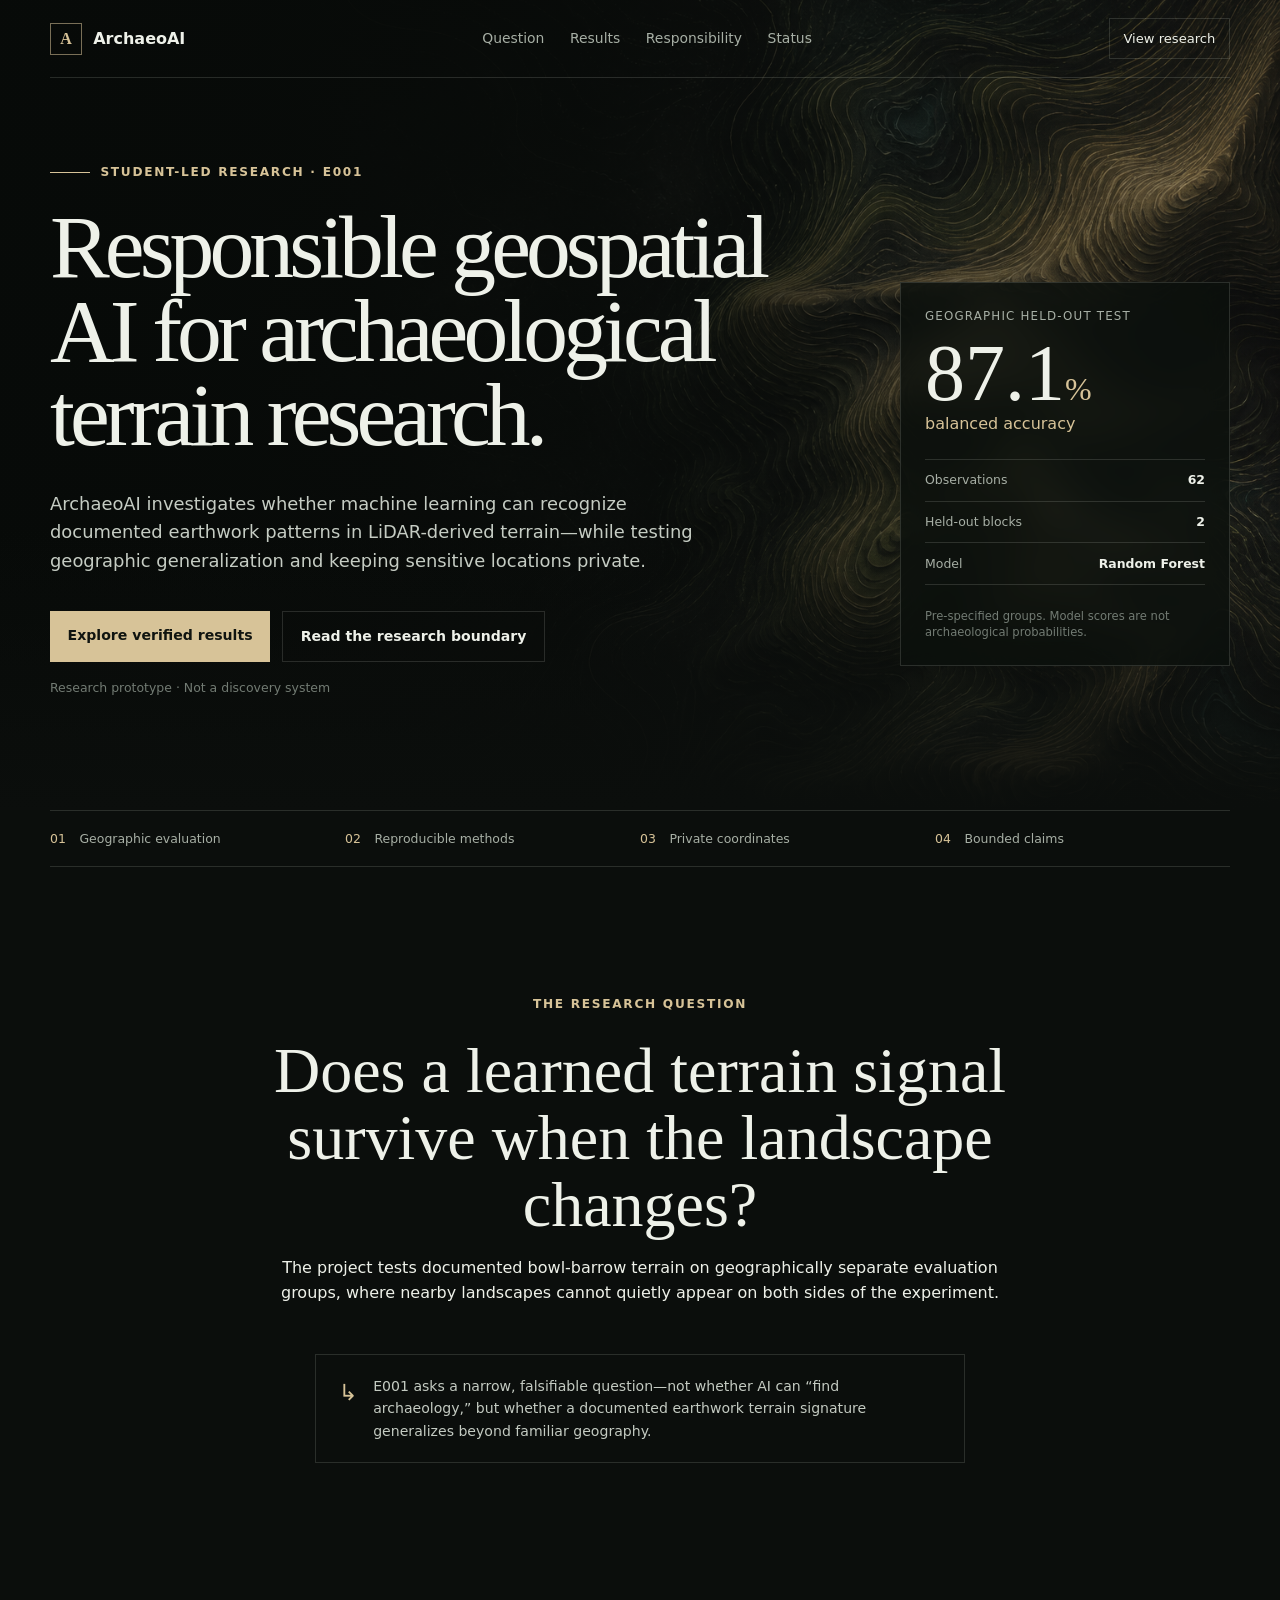
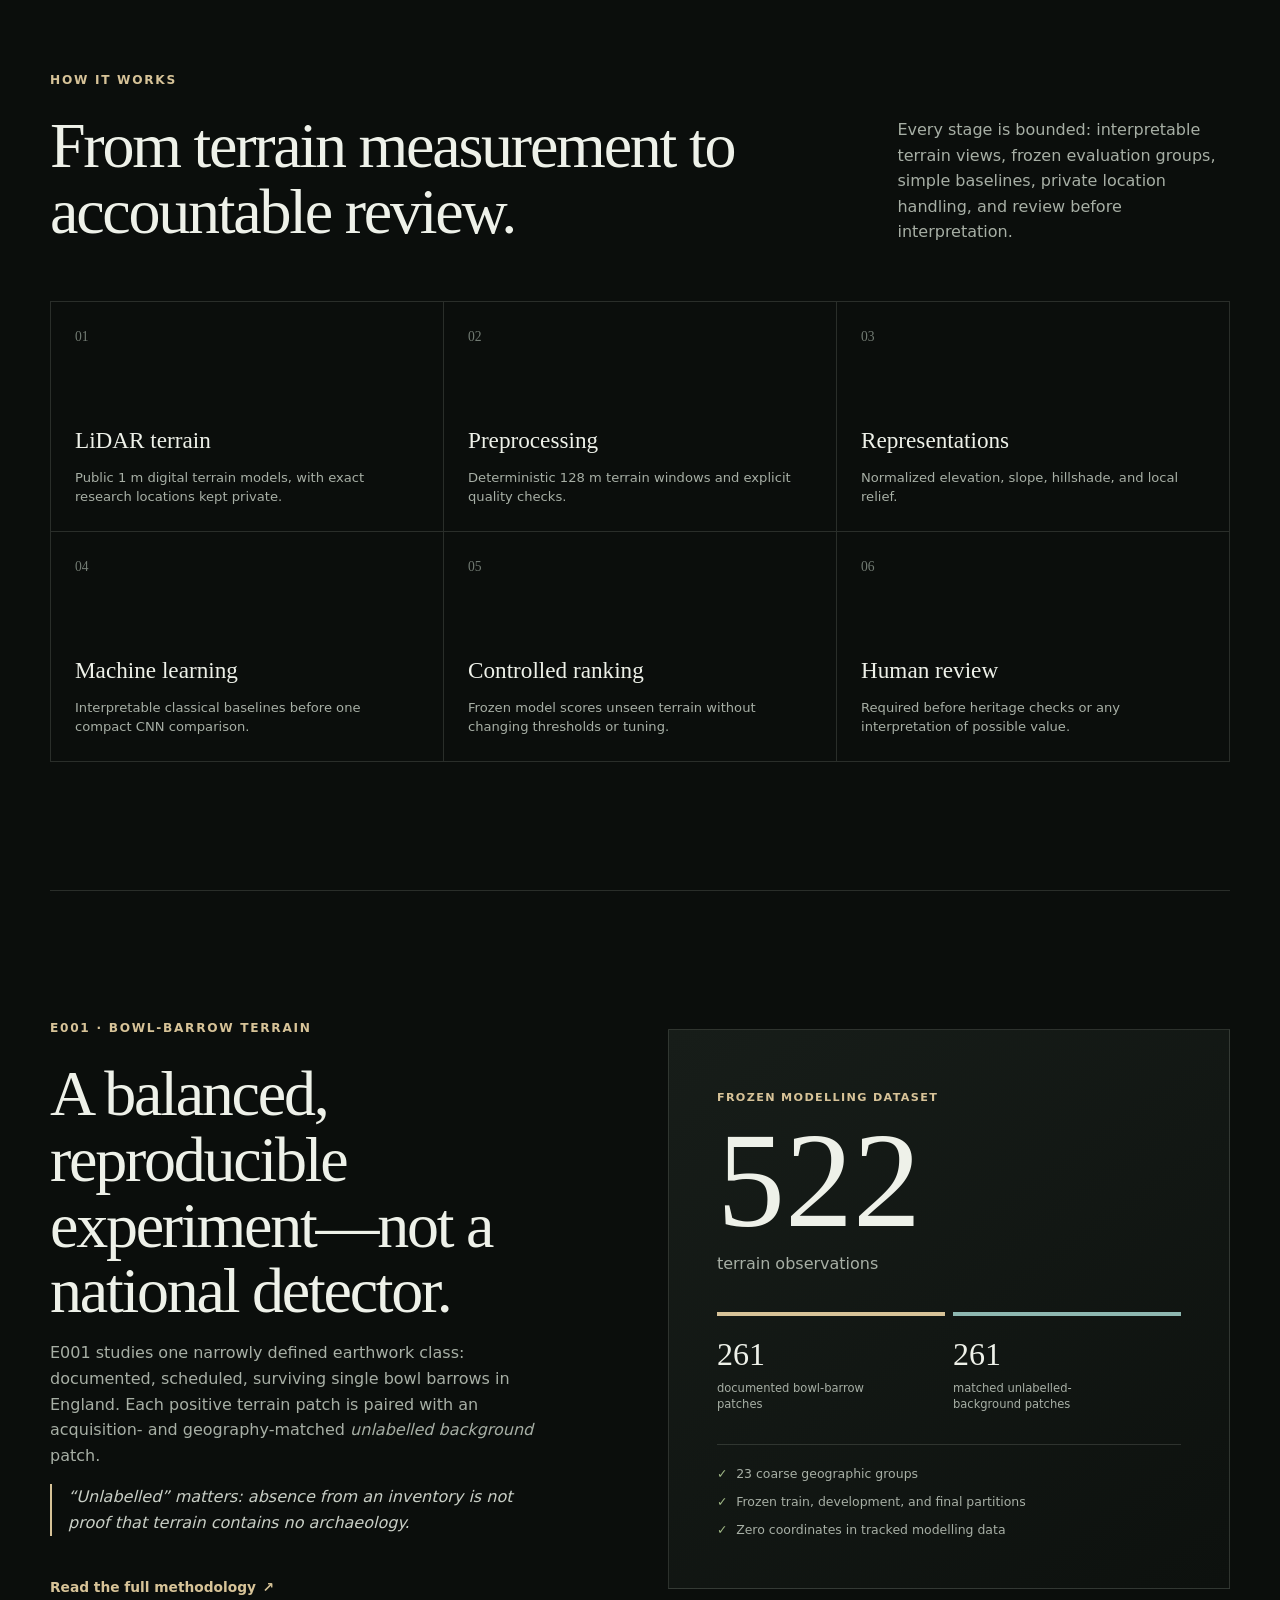
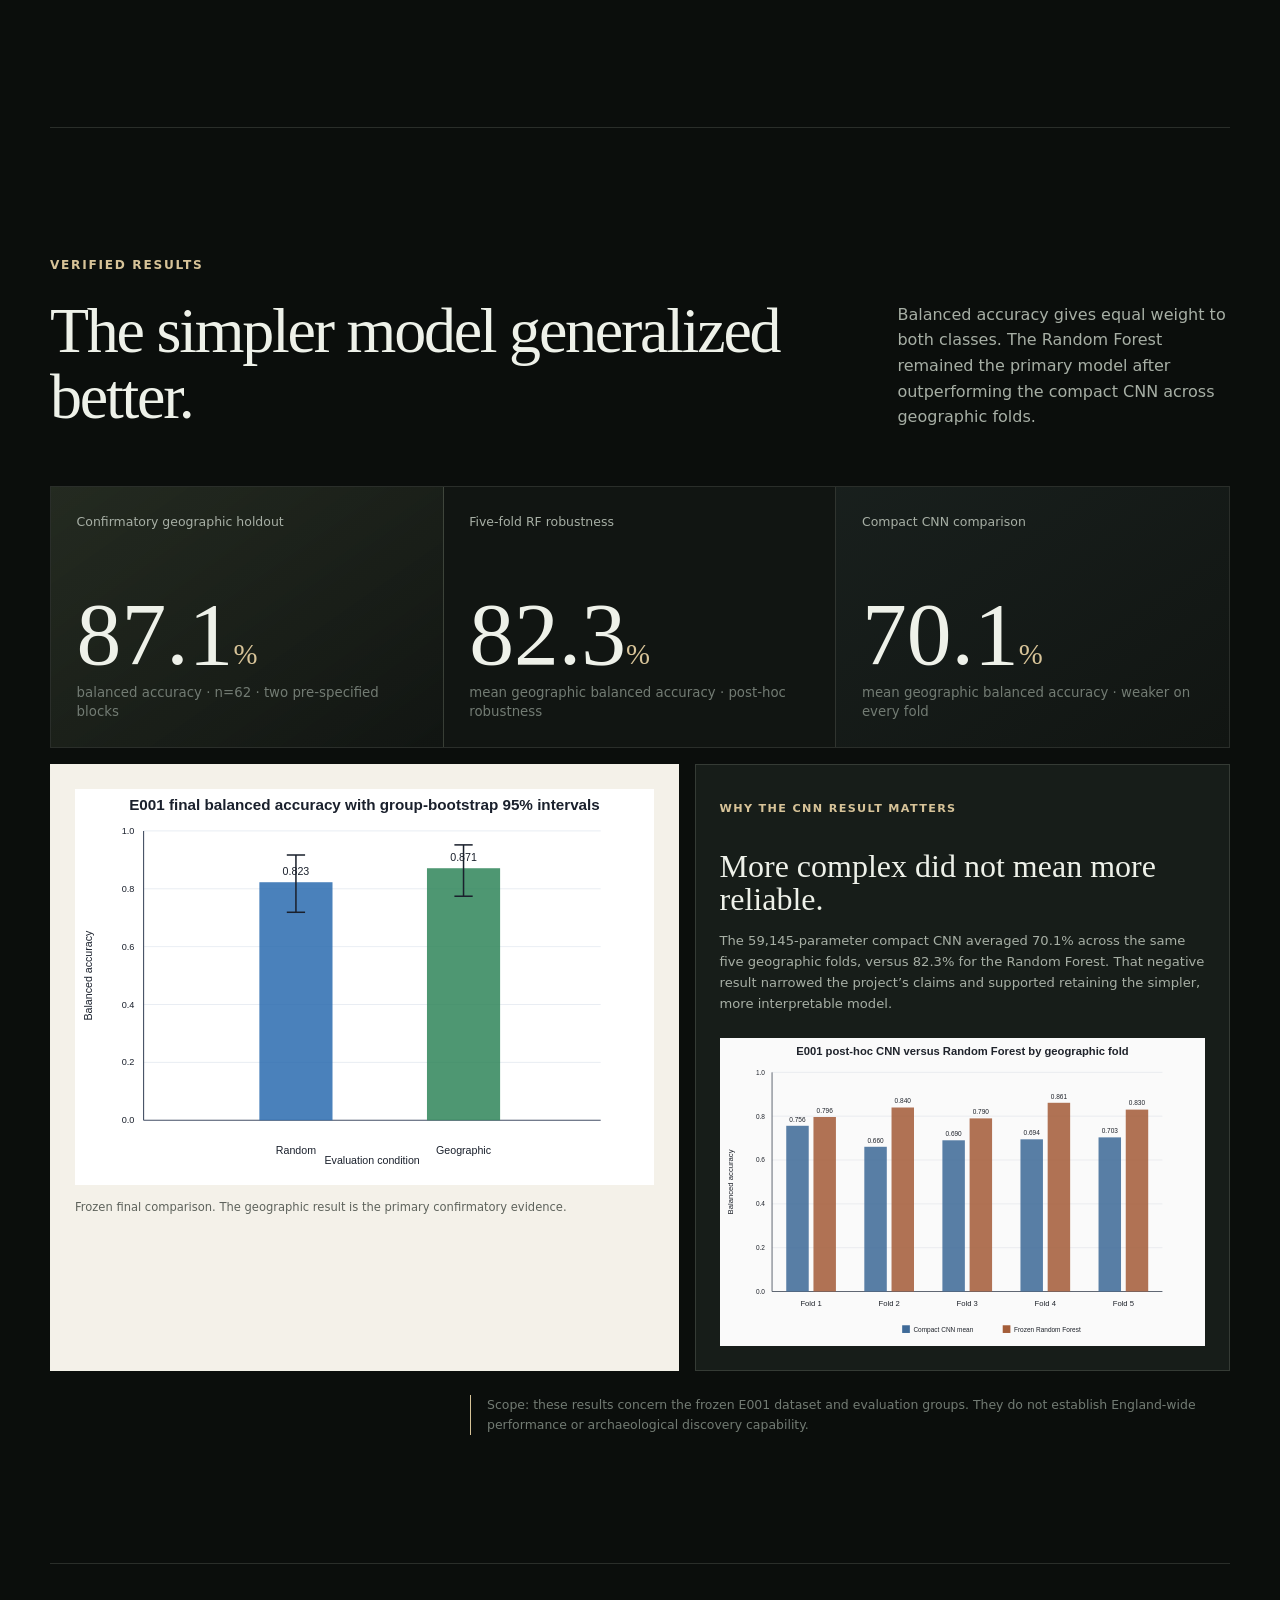
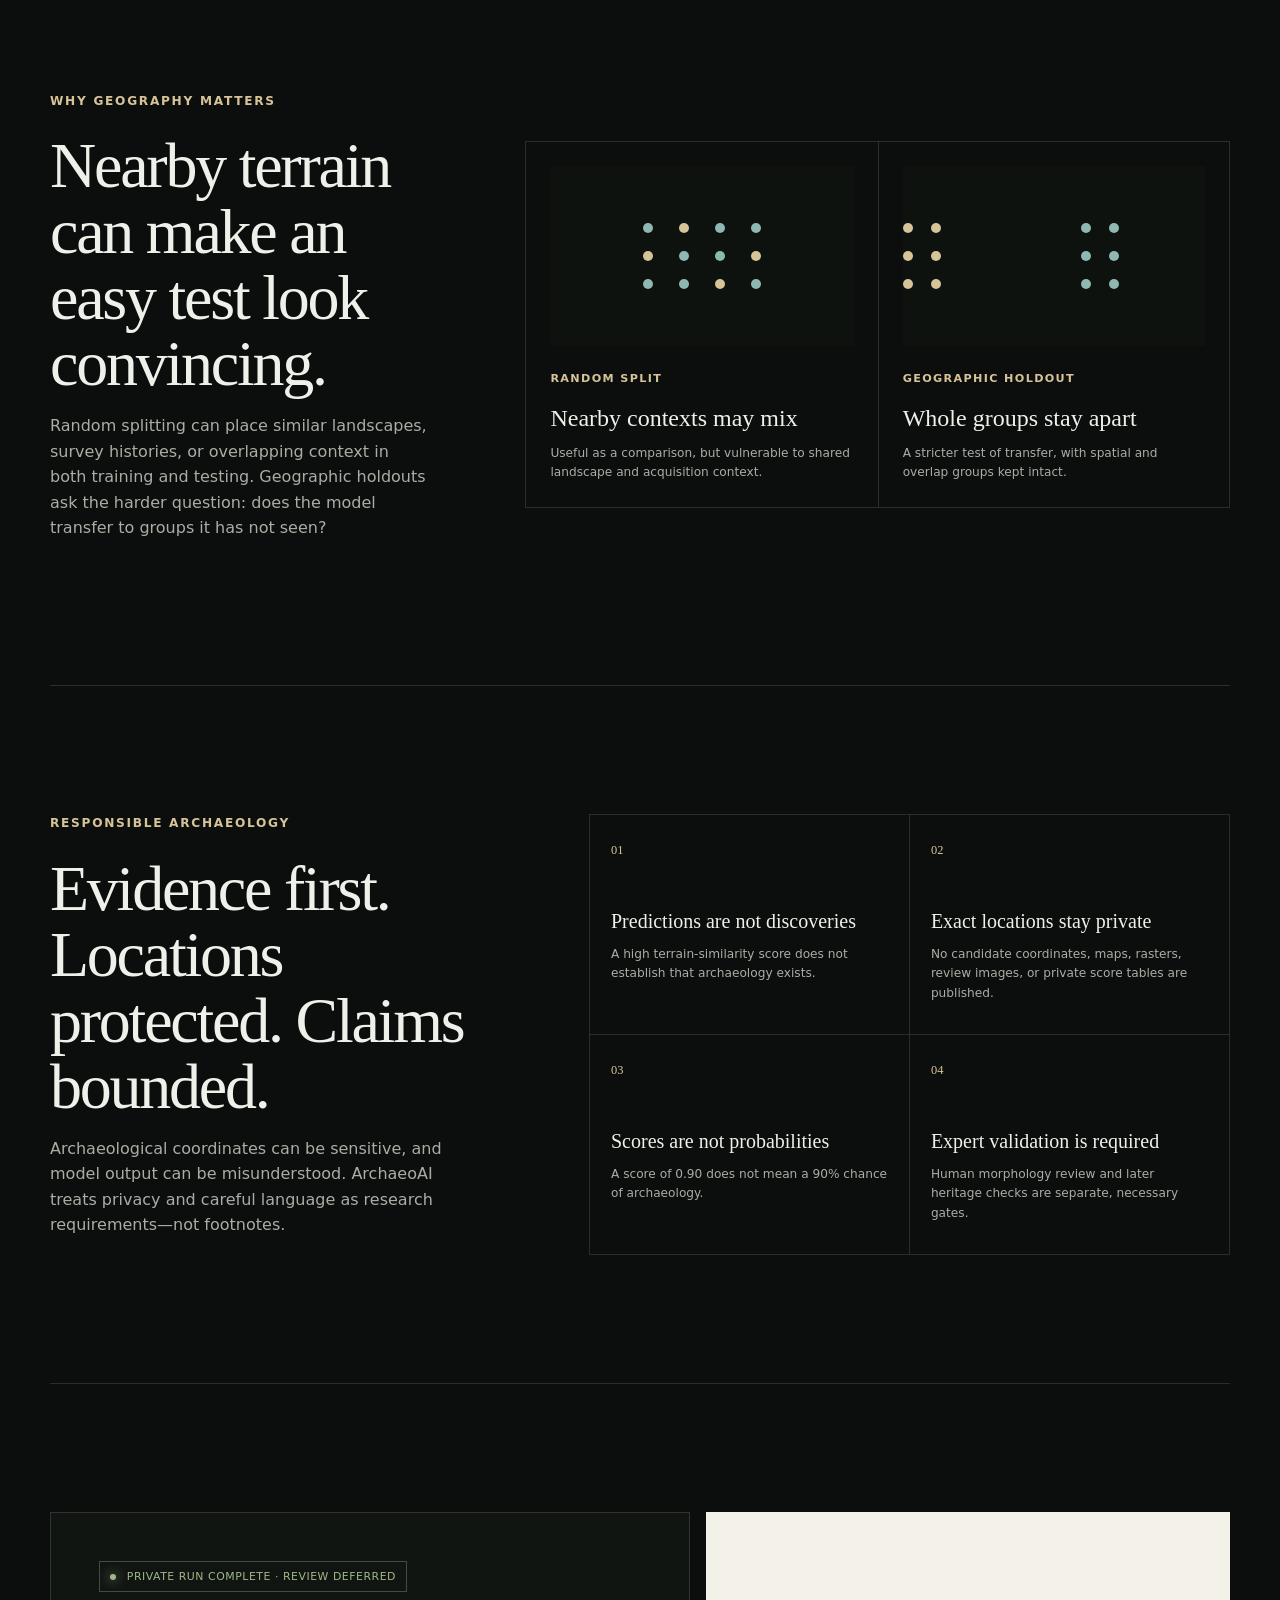
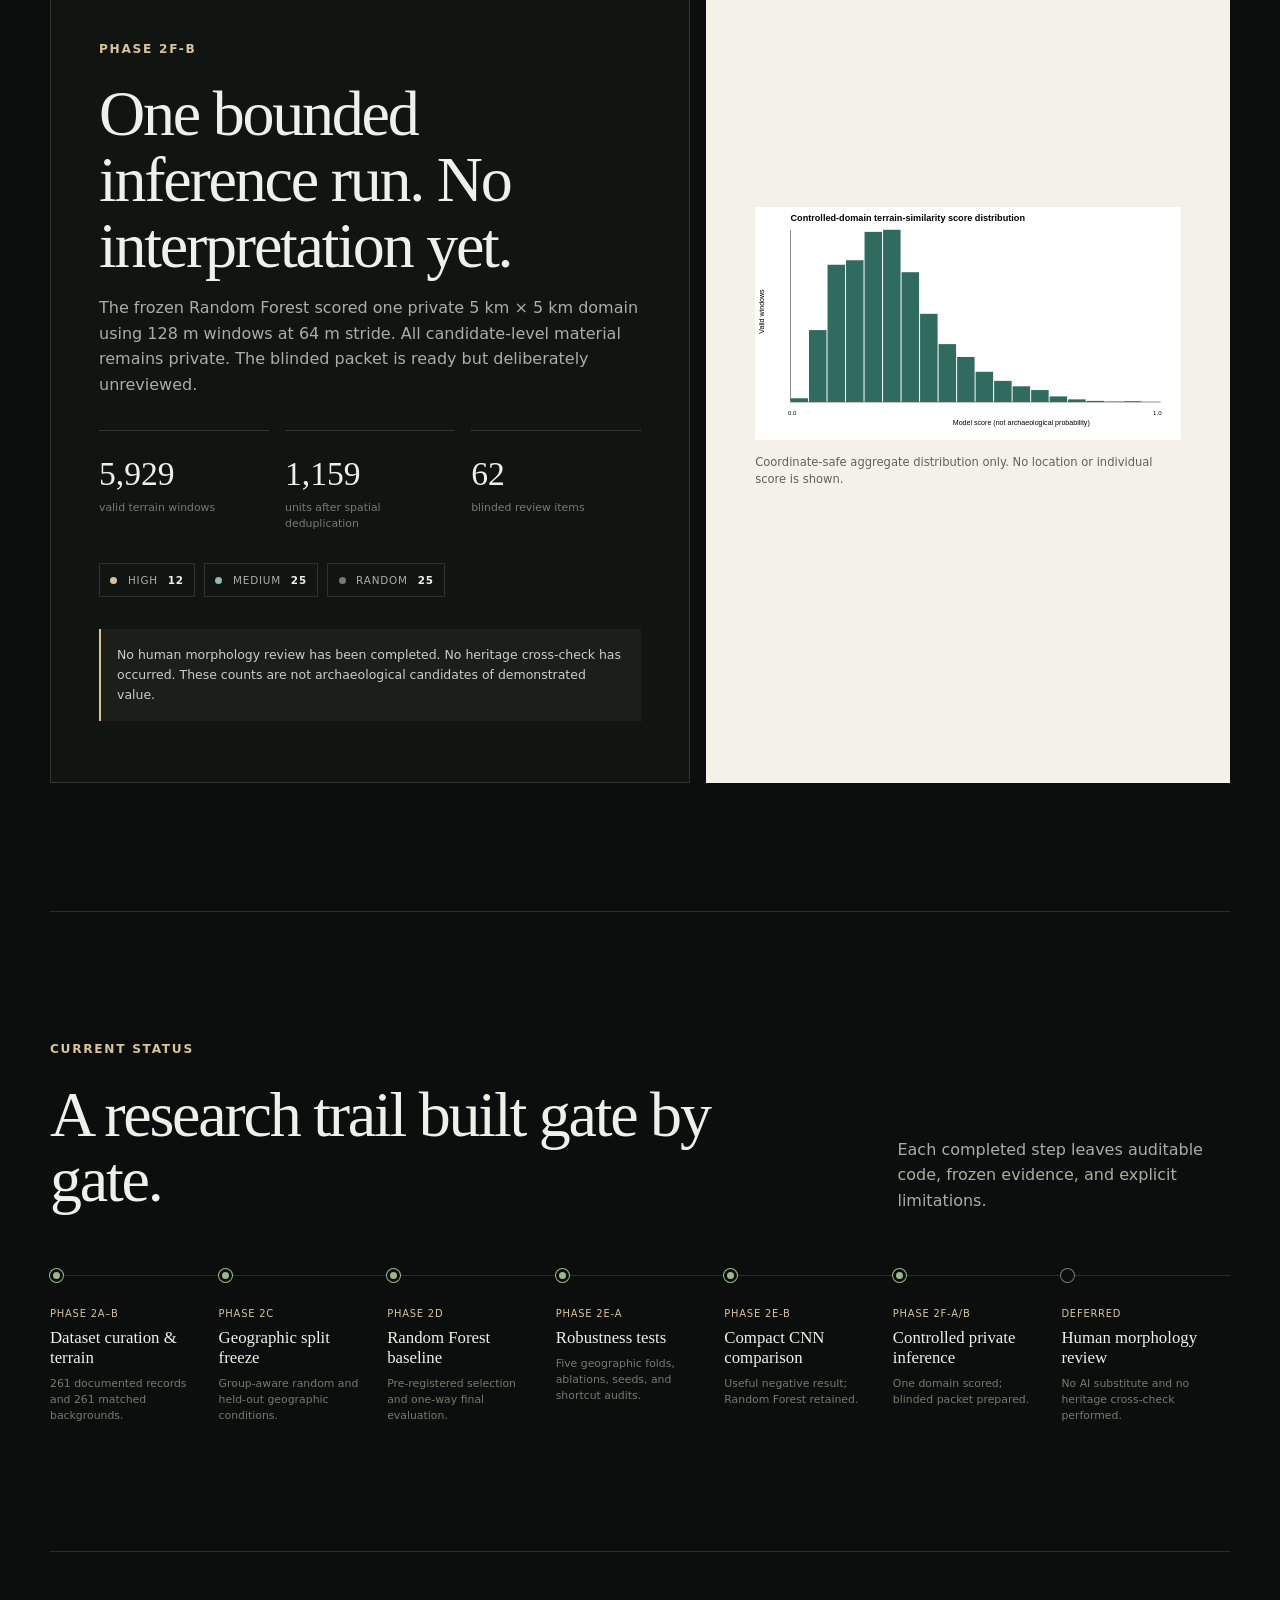
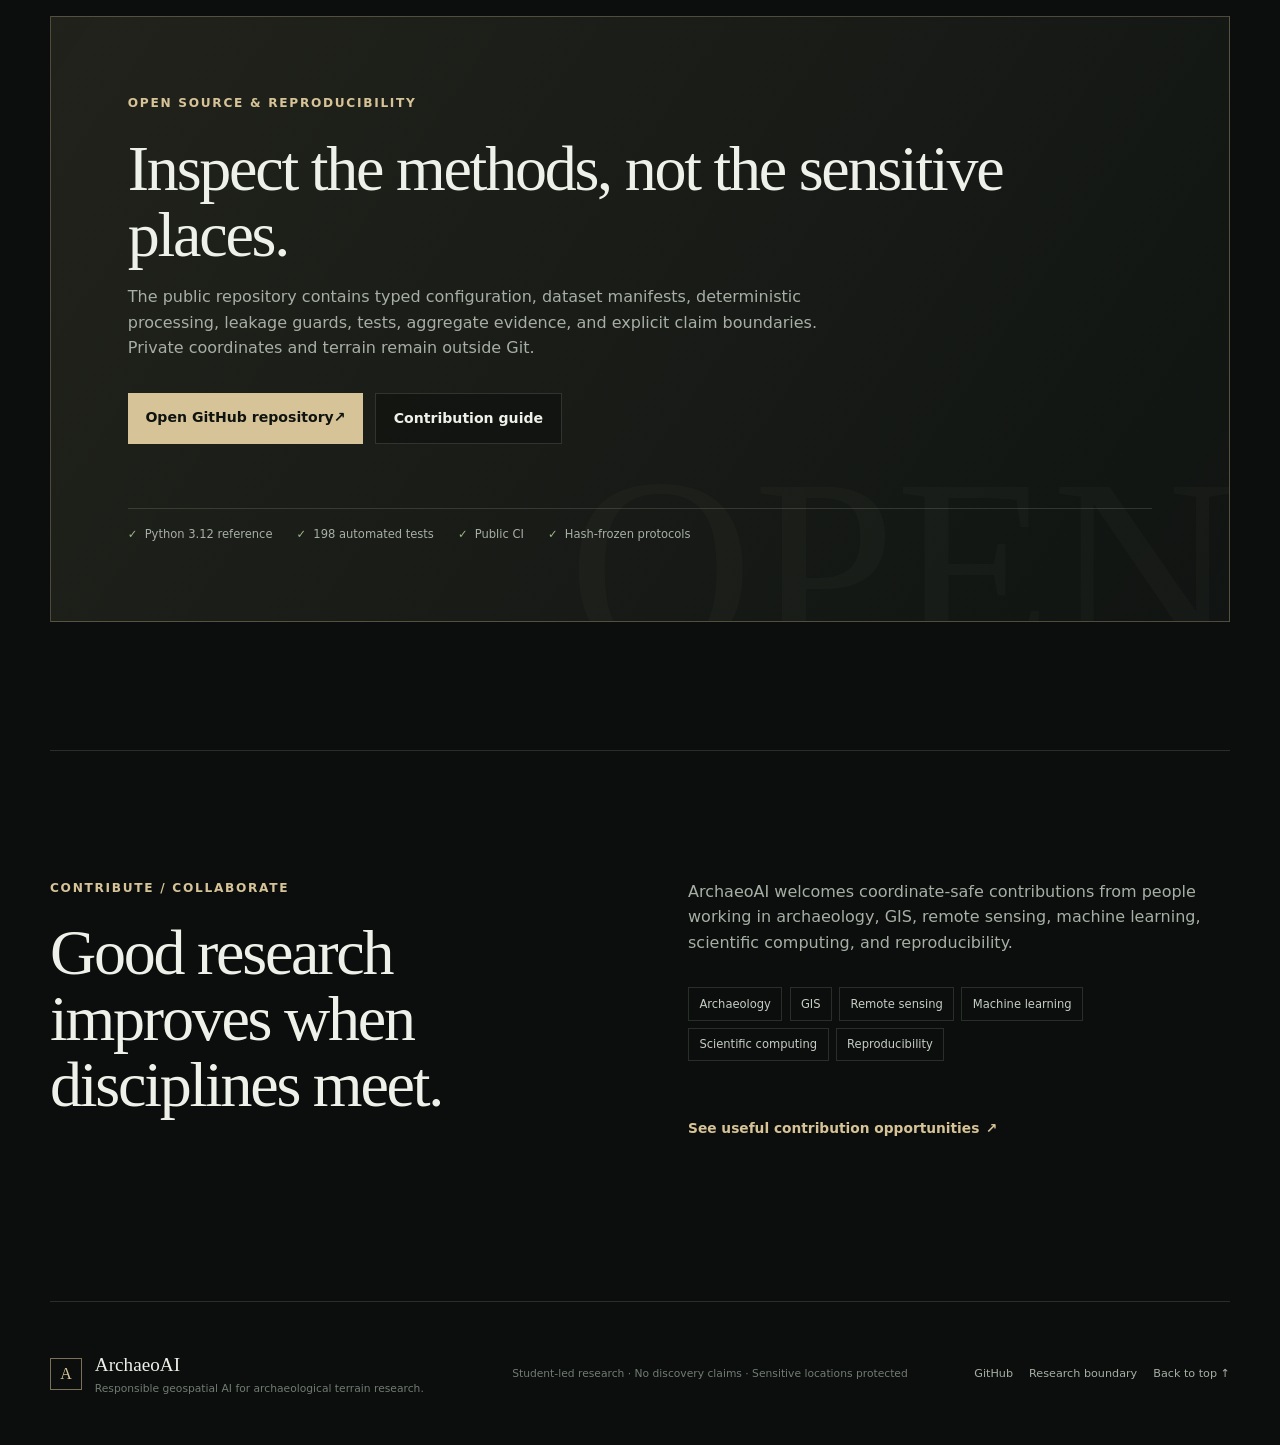
==== website/index.html @ c506158f "feat: add coordinate-safe public research demo" ====
<!doctype html>
<html lang="en">
  <head>
    <meta charset="UTF-8" />
    <meta name="viewport" content="width=device-width, initial-scale=1.0" />
    <title>ArchaeoAI — Responsible geospatial AI for archaeological terrain research</title>
    <meta
      name="description"
      content="Student-led research into archaeological machine learning, LiDAR terrain, geographic generalization, and responsible location privacy."
    />
    <meta
      name="keywords"
      content="archaeological machine learning, LiDAR archaeology, geospatial AI, remote sensing, terrain analysis, digital archaeology, reproducible machine learning"
    />
    <meta name="author" content="ArchaeoAI" />
    <meta name="theme-color" content="#111512" />
    <link rel="canonical" href="https://essius10.github.io/ArchaeoAI/" />
    <meta property="og:type" content="website" />
    <meta property="og:title" content="ArchaeoAI — Responsible geospatial AI" />
    <meta
      property="og:description"
      content="Can machine learning recognize documented archaeological earthwork terrain patterns while controlling geographic leakage and protecting sensitive locations?"
    />
    <meta
      property="og:image"
      content="https://essius10.github.io/ArchaeoAI/assets/terrain-contours.png"
    />
    <meta name="twitter:card" content="summary_large_image" />
    <meta name="twitter:title" content="ArchaeoAI — Responsible geospatial AI" />
    <meta
      name="twitter:description"
      content="A reproducible, privacy-conscious study of machine learning on LiDAR-derived archaeological terrain."
    />
    <meta
      name="twitter:image"
      content="https://essius10.github.io/ArchaeoAI/assets/terrain-contours.png"
    />
    <link rel="icon" href="assets/favicon.svg" type="image/svg+xml" />
    <link rel="stylesheet" href="styles.css" />
  </head>
  <body>
    <a class="skip-link" href="#main">Skip to content</a>
    <header class="site-header" data-header>
      <a class="brand" href="#top" aria-label="ArchaeoAI home">
        <span class="brand-mark" aria-hidden="true">A</span>
        <span>ArchaeoAI</span>
      </a>
      <nav class="desktop-nav" aria-label="Primary navigation">
        <a href="#question">Question</a>
        <a href="#results">Results</a>
        <a href="#responsibility">Responsibility</a>
        <a href="#status">Status</a>
      </nav>
      <a class="header-cta" href="https://github.com/essius10/ArchaeoAI">View research</a>
    </header>

    <main id="main">
      <section class="hero" id="top" aria-labelledby="hero-title">
        <img
          class="hero-texture"
          src="assets/terrain-contours.png"
          alt="Abstract synthetic topographic contour texture"
        />
        <div class="hero-shade" aria-hidden="true"></div>
        <div class="hero-content">
          <p class="eyebrow"><span></span> Student-led research · E001</p>
          <h1 id="hero-title">Responsible geospatial AI for archaeological terrain research.</h1>
          <p class="hero-lede">
            ArchaeoAI investigates whether machine learning can recognize documented earthwork
            patterns in LiDAR-derived terrain—while testing geographic generalization and keeping
            sensitive locations private.
          </p>
          <div class="hero-actions">
            <a class="button button-primary" href="#results">Explore verified results</a>
            <a class="button button-quiet" href="#responsibility">Read the research boundary</a>
          </div>
          <p class="hero-disclaimer">Research prototype · Not a discovery system</p>
        </div>
        <aside class="hero-result" aria-label="Primary verified result">
          <p class="metric-label">Geographic held-out test</p>
          <p class="metric-value">87.1<span>%</span></p>
          <p class="metric-caption">balanced accuracy</p>
          <dl>
            <div><dt>Observations</dt><dd>62</dd></div>
            <div><dt>Held-out blocks</dt><dd>2</dd></div>
            <div><dt>Model</dt><dd>Random Forest</dd></div>
          </dl>
          <p class="metric-note">Pre-specified groups. Model scores are not archaeological probabilities.</p>
        </aside>
      </section>

      <section class="trust-strip" aria-label="Research commitments">
        <p><span>01</span> Geographic evaluation</p>
        <p><span>02</span> Reproducible methods</p>
        <p><span>03</span> Private coordinates</p>
        <p><span>04</span> Bounded claims</p>
      </section>

      <section class="preview-question" id="question">
        <p class="section-kicker">The research question</p>
        <h2>Does a learned terrain signal survive when the landscape changes?</h2>
        <p>
          The project tests documented bowl-barrow terrain on geographically separate evaluation
          groups, where nearby landscapes cannot quietly appear on both sides of the experiment.
        </p>
        <div class="question-note">
          <span aria-hidden="true">↳</span>
          <p>
            E001 asks a narrow, falsifiable question—not whether AI can “find archaeology,” but
            whether a documented earthwork terrain signature generalizes beyond familiar geography.
          </p>
        </div>
      </section>

      <section class="section process-section" id="method" aria-labelledby="method-title">
        <div class="section-heading">
          <div>
            <p class="section-kicker">How it works</p>
            <h2 id="method-title">From terrain measurement to accountable review.</h2>
          </div>
          <p>
            Every stage is bounded: interpretable terrain views, frozen evaluation groups, simple
            baselines, private location handling, and review before interpretation.
          </p>
        </div>
        <ol class="process-grid">
          <li><span>01</span><strong>LiDAR terrain</strong><p>Public 1 m digital terrain models, with exact research locations kept private.</p></li>
          <li><span>02</span><strong>Preprocessing</strong><p>Deterministic 128 m terrain windows and explicit quality checks.</p></li>
          <li><span>03</span><strong>Representations</strong><p>Normalized elevation, slope, hillshade, and local relief.</p></li>
          <li><span>04</span><strong>Machine learning</strong><p>Interpretable classical baselines before one compact CNN comparison.</p></li>
          <li><span>05</span><strong>Controlled ranking</strong><p>Frozen model scores unseen terrain without changing thresholds or tuning.</p></li>
          <li><span>06</span><strong>Human review</strong><p>Required before heritage checks or any interpretation of possible value.</p></li>
        </ol>
      </section>

      <section class="section experiment-section" id="experiment" aria-labelledby="experiment-title">
        <div class="experiment-copy">
          <p class="section-kicker">E001 · bowl-barrow terrain</p>
          <h2 id="experiment-title">A balanced, reproducible experiment—not a national detector.</h2>
          <p>
            E001 studies one narrowly defined earthwork class: documented, scheduled, surviving
            single bowl barrows in England. Each positive terrain patch is paired with an
            acquisition- and geography-matched <em>unlabelled background</em> patch.
          </p>
          <p class="boundary-copy">
            “Unlabelled” matters: absence from an inventory is not proof that terrain contains no
            archaeology.
          </p>
          <a class="text-link" href="https://github.com/essius10/ArchaeoAI/blob/main/docs/e001-phase-2d-baseline-modelling.md">
            Read the full methodology <span aria-hidden="true">↗</span>
          </a>
        </div>
        <div class="dataset-panel" aria-label="E001 dataset composition">
          <p class="panel-label">Frozen modelling dataset</p>
          <p class="dataset-total">522</p>
          <p class="dataset-caption">terrain observations</p>
          <div class="dataset-split" aria-label="Balanced classes">
            <div class="positive"><span style="--share: 50%"></span><strong>261</strong><small>documented bowl-barrow patches</small></div>
            <div class="background"><span style="--share: 50%"></span><strong>261</strong><small>matched unlabelled-background patches</small></div>
          </div>
          <ul>
            <li>23 coarse geographic groups</li>
            <li>Frozen train, development, and final partitions</li>
            <li>Zero coordinates in tracked modelling data</li>
          </ul>
        </div>
      </section>

      <section class="section results-section" id="results" aria-labelledby="results-title">
        <div class="section-heading results-heading">
          <div>
            <p class="section-kicker">Verified results</p>
            <h2 id="results-title">The simpler model generalized better.</h2>
          </div>
          <p>
            Balanced accuracy gives equal weight to both classes. The Random Forest remained the
            primary model after outperforming the compact CNN across geographic folds.
          </p>
        </div>
        <div class="result-cards">
          <article class="result-card result-primary">
            <p>Confirmatory geographic holdout</p>
            <strong>87.1<span>%</span></strong>
            <small>balanced accuracy · n=62 · two pre-specified blocks</small>
          </article>
          <article class="result-card">
            <p>Five-fold RF robustness</p>
            <strong>82.3<span>%</span></strong>
            <small>mean geographic balanced accuracy · post-hoc robustness</small>
          </article>
          <article class="result-card result-negative">
            <p>Compact CNN comparison</p>
            <strong>70.1<span>%</span></strong>
            <small>mean geographic balanced accuracy · weaker on every fold</small>
          </article>
        </div>
        <div class="evidence-grid">
          <figure class="figure-card">
            <img src="assets/balanced-accuracy-comparison.svg" alt="Bar chart comparing aggregate random and geographic balanced accuracy" />
            <figcaption>Frozen final comparison. The geographic result is the primary confirmatory evidence.</figcaption>
          </figure>
          <div class="finding-card">
            <p class="panel-label">Why the CNN result matters</p>
            <blockquote>More complex did not mean more reliable.</blockquote>
            <p>
              The 59,145-parameter compact CNN averaged 70.1% across the same five geographic folds,
              versus 82.3% for the Random Forest. That negative result narrowed the project’s claims
              and supported retaining the simpler, more interpretable model.
            </p>
            <img src="assets/cnn-vs-rf-by-fold.svg" alt="Aggregate chart comparing CNN and Random Forest balanced accuracy across five folds" />
          </div>
        </div>
        <p class="results-caveat">
          Scope: these results concern the frozen E001 dataset and evaluation groups. They do not
          establish England-wide performance or archaeological discovery capability.
        </p>
      </section>

      <section class="section geography-section" id="geography" aria-labelledby="geography-title">
        <div class="geography-copy">
          <p class="section-kicker">Why geography matters</p>
          <h2 id="geography-title">Nearby terrain can make an easy test look convincing.</h2>
          <p>
            Random splitting can place similar landscapes, survey histories, or overlapping context
            in both training and testing. Geographic holdouts ask the harder question: does the model
            transfer to groups it has not seen?
          </p>
        </div>
        <div class="split-comparison" aria-label="Random and geographic split comparison">
          <article>
            <div class="split-dots mixed" aria-hidden="true">
              <i></i><i></i><i></i><i></i><i></i><i></i><i></i><i></i><i></i><i></i><i></i><i></i>
            </div>
            <p class="panel-label">Random split</p>
            <h3>Nearby contexts may mix</h3>
            <p>Useful as a comparison, but vulnerable to shared landscape and acquisition context.</p>
          </article>
          <article>
            <div class="split-dots separated" aria-hidden="true">
              <span><i></i><i></i><i></i><i></i><i></i><i></i></span>
              <span><i></i><i></i><i></i><i></i><i></i><i></i></span>
            </div>
            <p class="panel-label">Geographic holdout</p>
            <h3>Whole groups stay apart</h3>
            <p>A stricter test of transfer, with spatial and overlap groups kept intact.</p>
          </article>
        </div>
      </section>

      <section class="section responsibility-section" id="responsibility" aria-labelledby="responsibility-title">
        <div class="responsibility-lead">
          <p class="section-kicker">Responsible archaeology</p>
          <h2 id="responsibility-title">Evidence first. Locations protected. Claims bounded.</h2>
          <p>
            Archaeological coordinates can be sensitive, and model output can be misunderstood.
            ArchaeoAI treats privacy and careful language as research requirements—not footnotes.
          </p>
        </div>
        <div class="principles-grid">
          <article><span>01</span><h3>Predictions are not discoveries</h3><p>A high terrain-similarity score does not establish that archaeology exists.</p></article>
          <article><span>02</span><h3>Exact locations stay private</h3><p>No candidate coordinates, maps, rasters, review images, or private score tables are published.</p></article>
          <article><span>03</span><h3>Scores are not probabilities</h3><p>A score of 0.90 does not mean a 90% chance of archaeology.</p></article>
          <article><span>04</span><h3>Expert validation is required</h3><p>Human morphology review and later heritage checks are separate, necessary gates.</p></article>
        </div>
      </section>

      <section class="section inference-section" id="inference" aria-labelledby="inference-title">
        <div class="inference-panel">
          <div class="status-chip"><span></span> Private run complete · Review deferred</div>
          <p class="section-kicker">Phase 2F-B</p>
          <h2 id="inference-title">One bounded inference run. No interpretation yet.</h2>
          <p>
            The frozen Random Forest scored one private 5 km × 5 km domain using 128 m windows at
            64 m stride. All candidate-level material remains private. The blinded packet is ready
            but deliberately unreviewed.
          </p>
          <div class="inference-metrics">
            <div><strong>5,929</strong><span>valid terrain windows</span></div>
            <div><strong>1,159</strong><span>units after spatial deduplication</span></div>
            <div><strong>62</strong><span>blinded review items</span></div>
          </div>
          <div class="review-bands" aria-label="Private blinded review queue counts">
            <p><span class="band-high"></span> HIGH <strong>12</strong></p>
            <p><span class="band-medium"></span> MEDIUM <strong>25</strong></p>
            <p><span class="band-random"></span> RANDOM <strong>25</strong></p>
          </div>
          <p class="inference-warning">
            No human morphology review has been completed. No heritage cross-check has occurred.
            These counts are not archaeological candidates of demonstrated value.
          </p>
        </div>
        <figure class="inference-figure">
          <img src="assets/private-inference-score-distribution.svg" alt="Aggregate distribution of terrain-similarity scores from the private controlled run" />
          <figcaption>Coordinate-safe aggregate distribution only. No location or individual score is shown.</figcaption>
        </figure>
      </section>

      <section class="section status-section" id="status" aria-labelledby="status-title">
        <div class="section-heading">
          <div>
            <p class="section-kicker">Current status</p>
            <h2 id="status-title">A research trail built gate by gate.</h2>
          </div>
          <p>Each completed step leaves auditable code, frozen evidence, and explicit limitations.</p>
        </div>
        <ol class="timeline">
          <li class="complete"><span></span><div><small>Phase 2A–B</small><strong>Dataset curation & terrain</strong><p>261 documented records and 261 matched backgrounds.</p></div></li>
          <li class="complete"><span></span><div><small>Phase 2C</small><strong>Geographic split freeze</strong><p>Group-aware random and held-out geographic conditions.</p></div></li>
          <li class="complete"><span></span><div><small>Phase 2D</small><strong>Random Forest baseline</strong><p>Pre-registered selection and one-way final evaluation.</p></div></li>
          <li class="complete"><span></span><div><small>Phase 2E-A</small><strong>Robustness tests</strong><p>Five geographic folds, ablations, seeds, and shortcut audits.</p></div></li>
          <li class="complete"><span></span><div><small>Phase 2E-B</small><strong>Compact CNN comparison</strong><p>Useful negative result; Random Forest retained.</p></div></li>
          <li class="complete"><span></span><div><small>Phase 2F-A/B</small><strong>Controlled private inference</strong><p>One domain scored; blinded packet prepared.</p></div></li>
          <li class="deferred"><span></span><div><small>Deferred</small><strong>Human morphology review</strong><p>No AI substitute and no heritage cross-check performed.</p></div></li>
        </ol>
      </section>

      <section class="section open-section" id="open-source" aria-labelledby="open-title">
        <div class="open-card">
          <p class="section-kicker">Open source & reproducibility</p>
          <h2 id="open-title">Inspect the methods, not the sensitive places.</h2>
          <p>
            The public repository contains typed configuration, dataset manifests, deterministic
            processing, leakage guards, tests, aggregate evidence, and explicit claim boundaries.
            Private coordinates and terrain remain outside Git.
          </p>
          <div class="open-actions">
            <a class="button button-primary" href="https://github.com/essius10/ArchaeoAI">Open GitHub repository <span aria-hidden="true">↗</span></a>
            <a class="button button-quiet" href="https://github.com/essius10/ArchaeoAI/blob/main/CONTRIBUTING.md">Contribution guide</a>
          </div>
          <div class="repro-strip"><span>Python 3.12 reference</span><span>198 automated tests</span><span>Public CI</span><span>Hash-frozen protocols</span></div>
        </div>
      </section>

      <section class="section contribute-section" id="contribute" aria-labelledby="contribute-title">
        <div>
          <p class="section-kicker">Contribute / collaborate</p>
          <h2 id="contribute-title">Good research improves when disciplines meet.</h2>
        </div>
        <div>
          <p>
            ArchaeoAI welcomes coordinate-safe contributions from people working in archaeology,
            GIS, remote sensing, machine learning, scientific computing, and reproducibility.
          </p>
          <ul class="discipline-list">
            <li>Archaeology</li><li>GIS</li><li>Remote sensing</li><li>Machine learning</li><li>Scientific computing</li><li>Reproducibility</li>
          </ul>
          <a class="text-link" href="https://github.com/essius10/ArchaeoAI/blob/main/docs/contribution-opportunities.md">See useful contribution opportunities <span aria-hidden="true">↗</span></a>
        </div>
      </section>
    </main>

    <footer>
      <div class="footer-brand"><span class="brand-mark" aria-hidden="true">A</span><div><strong>ArchaeoAI</strong><p>Responsible geospatial AI for archaeological terrain research.</p></div></div>
      <p class="footer-boundary">Student-led research · No discovery claims · Sensitive locations protected</p>
      <div class="footer-links"><a href="https://github.com/essius10/ArchaeoAI">GitHub</a><a href="#responsibility">Research boundary</a><a href="#top">Back to top ↑</a></div>
    </footer>
    <script src="site.js" defer></script>
  </body>
</html>
---- website/styles.css ----
:root {
  color-scheme: dark;
  --ink: #eef1e9;
  --muted: #a7afa5;
  --dim: #727b73;
  --ground: #0b0e0c;
  --surface: #111512;
  --surface-high: #171d19;
  --line: rgba(231, 237, 222, 0.14);
  --moss: #9fb786;
  --sand: #d7c398;
  --cyan: #8eb8b1;
  --max: 1180px;
  --serif: Georgia, "Times New Roman", serif;
  --sans: Inter, ui-sans-serif, system-ui, -apple-system, BlinkMacSystemFont, "Segoe UI", sans-serif;
}

* { box-sizing: border-box; }
html { scroll-behavior: smooth; }
body {
  margin: 0;
  color: var(--ink);
  background: var(--ground);
  font-family: var(--sans);
  line-height: 1.6;
}
a { color: inherit; }

.skip-link {
  position: fixed;
  top: 0.75rem;
  left: 0.75rem;
  z-index: 100;
  padding: 0.7rem 1rem;
  color: #101410;
  background: var(--sand);
  transform: translateY(-160%);
}
.skip-link:focus { transform: translateY(0); }

.site-header {
  position: absolute;
  z-index: 20;
  top: 0;
  left: 50%;
  width: min(calc(100% - 2rem), var(--max));
  min-height: 78px;
  display: flex;
  align-items: center;
  justify-content: space-between;
  border-bottom: 1px solid var(--line);
  transform: translateX(-50%);
}
.brand { display: flex; align-items: center; gap: 0.7rem; text-decoration: none; font-weight: 650; }
.brand-mark {
  display: grid;
  width: 2rem;
  height: 2rem;
  place-items: center;
  border: 1px solid rgba(215, 195, 152, 0.55);
  color: var(--sand);
  font-family: var(--serif);
}
.desktop-nav { display: flex; gap: 1.6rem; }
.desktop-nav a { color: var(--muted); font-size: 0.87rem; text-decoration: none; }
.desktop-nav a:hover, .desktop-nav a:focus-visible { color: var(--ink); }
.header-cta {
  padding: 0.55rem 0.85rem;
  border: 1px solid var(--line);
  font-size: 0.82rem;
  text-decoration: none;
}

.hero {
  position: relative;
  min-height: 810px;
  display: grid;
  grid-template-columns: minmax(0, 1fr) 330px;
  gap: 4rem;
  align-items: center;
  padding: 9rem max(1rem, calc((100vw - var(--max)) / 2)) 5rem;
  overflow: hidden;
  isolation: isolate;
}
.hero-texture { position: absolute; z-index: -3; inset: 0; width: 100%; height: 100%; object-fit: cover; }
.hero-shade {
  position: absolute;
  z-index: -2;
  inset: 0;
  background: linear-gradient(90deg, rgba(7, 10, 8, 0.98) 5%, rgba(7, 10, 8, 0.9) 45%, rgba(7, 10, 8, 0.2));
}
.hero::after {
  content: "";
  position: absolute;
  z-index: -1;
  inset: auto 0 0;
  height: 35%;
  background: linear-gradient(transparent, var(--ground));
}
.hero-content { max-width: 720px; }
.eyebrow, .section-kicker {
  margin: 0 0 1.4rem;
  color: var(--sand);
  font-size: 0.76rem;
  font-weight: 700;
  letter-spacing: 0.14em;
  text-transform: uppercase;
}
.eyebrow { display: flex; align-items: center; gap: 0.65rem; }
.eyebrow span { width: 2.5rem; height: 1px; background: var(--sand); }
h1 {
  max-width: 820px;
  margin: 0;
  font-family: var(--serif);
  font-size: clamp(3.4rem, 7vw, 6.6rem);
  font-weight: 400;
  letter-spacing: -0.055em;
  line-height: 0.94;
}
.hero-lede { max-width: 650px; margin: 2rem 0 0; color: #c5ccc3; font-size: 1.12rem; }
.hero-actions { display: flex; flex-wrap: wrap; gap: 0.75rem; margin-top: 2.2rem; }
.button { display: inline-flex; padding: 0.85rem 1.1rem; text-decoration: none; font-size: 0.88rem; font-weight: 650; }
.button-primary { color: #101410; background: var(--sand); }
.button-primary:hover { background: #ebd8ac; }
.button-quiet { border: 1px solid var(--line); background: rgba(9, 12, 10, 0.45); }
.hero-disclaimer { margin-top: 1rem; color: var(--dim); font-size: 0.78rem; }

.hero-result { align-self: end; margin-bottom: 4rem; padding: 1.5rem; border: 1px solid var(--line); background: rgba(12, 16, 13, 0.82); backdrop-filter: blur(14px); }
.hero-result p { margin: 0; }
.metric-label { color: var(--muted); font-size: 0.74rem; letter-spacing: 0.1em; text-transform: uppercase; }
.metric-value { margin-top: 0.55rem !important; font-family: var(--serif); font-size: 5rem; line-height: 0.95; }
.metric-value span { color: var(--sand); font-size: 2rem; }
.metric-caption { color: var(--sand); }
.hero-result dl { margin: 1.4rem 0; border-top: 1px solid var(--line); }
.hero-result dl div { display: flex; justify-content: space-between; padding: 0.65rem 0; border-bottom: 1px solid var(--line); font-size: 0.78rem; }
.hero-result dt { color: var(--muted); }
.hero-result dd { margin: 0; font-weight: 650; }
.metric-note { color: var(--dim); font-size: 0.72rem; line-height: 1.45; }

.trust-strip {
  width: min(calc(100% - 2rem), var(--max));
  margin: 0 auto;
  display: grid;
  grid-template-columns: repeat(4, 1fr);
  border-block: 1px solid var(--line);
}
.trust-strip p { margin: 0; padding: 1.1rem 0; color: var(--muted); font-size: 0.78rem; }
.trust-strip span { margin-right: 0.6rem; color: var(--sand); }
.preview-question { width: min(calc(100% - 2rem), 780px); margin: 0 auto; padding: 8rem 0; text-align: center; }
.preview-question h2 { margin: 0; font-family: var(--serif); font-size: clamp(2.4rem, 5vw, 4rem); font-weight: 400; line-height: 1.05; }
.preview-question > p:last-child { max-width: 660px; margin: 1.5rem auto 0; color: var(--muted); }
.question-note { max-width: 650px; margin: 3rem auto 0; display: grid; grid-template-columns: auto 1fr; gap: 1rem; padding: 1.25rem 1.4rem; border: 1px solid var(--line); text-align: left; }
.question-note span { color: var(--sand); font-size: 1.4rem; }
.question-note p { margin: 0; color: #c4cbc2; font-size: 0.88rem; }

.section { width: min(calc(100% - 2rem), var(--max)); margin: 0 auto; padding: 8rem 0; }
.section + .section { border-top: 1px solid var(--line); }
.section-heading { display: grid; grid-template-columns: minmax(0, 1.5fr) minmax(260px, 0.65fr); gap: 5rem; align-items: end; margin-bottom: 3.5rem; }
.section-heading h2, .experiment-copy h2, .geography-copy h2, .responsibility-lead h2, .inference-panel h2, .open-card h2, .contribute-section h2 {
  margin: 0;
  font-family: var(--serif);
  font-size: clamp(2.5rem, 5vw, 4.5rem);
  font-weight: 400;
  letter-spacing: -0.035em;
  line-height: 1.03;
}
.section-heading > p { margin: 0; color: var(--muted); }
.panel-label { color: var(--sand); font-size: 0.7rem; font-weight: 700; letter-spacing: 0.12em; text-transform: uppercase; }
.text-link { display: inline-flex; gap: 0.4rem; margin-top: 1.5rem; color: var(--sand); font-size: 0.86rem; font-weight: 650; text-decoration: none; }
.text-link:hover span { transform: translate(2px, -2px); }
.text-link span { transition: transform 180ms ease; }

.process-section { padding-top: 5rem; }
.process-grid { margin: 0; padding: 0; display: grid; grid-template-columns: repeat(3, 1fr); list-style: none; border-top: 1px solid var(--line); border-left: 1px solid var(--line); }
.process-grid li { min-height: 230px; padding: 1.5rem; display: flex; flex-direction: column; border-right: 1px solid var(--line); border-bottom: 1px solid var(--line); }
.process-grid li > span { color: var(--dim); font-family: var(--serif); font-size: 0.85rem; }
.process-grid strong { margin-top: auto; font-family: var(--serif); font-size: 1.45rem; font-weight: 400; }
.process-grid p { margin: 0.55rem 0 0; color: var(--muted); font-size: 0.82rem; line-height: 1.5; }

.experiment-section { display: grid; grid-template-columns: minmax(0, 0.9fr) minmax(420px, 1fr); gap: 7rem; align-items: center; }
.experiment-copy > p:not(.section-kicker) { max-width: 580px; color: var(--muted); }
.boundary-copy { padding-left: 1rem; border-left: 2px solid var(--sand); color: #c8cec5 !important; font-style: italic; }
.dataset-panel { padding: clamp(1.6rem, 4vw, 3rem); border: 1px solid var(--line); background: linear-gradient(145deg, var(--surface-high), #0d110e); }
.dataset-total { margin: 1rem 0 0; font-family: var(--serif); font-size: clamp(5rem, 12vw, 8.5rem); line-height: 0.85; }
.dataset-caption { margin: 0.8rem 0 2.2rem; color: var(--muted); }
.dataset-split { display: grid; grid-template-columns: 1fr 1fr; gap: 0.5rem; }
.dataset-split > div { position: relative; padding-top: 0.8rem; border-top: 4px solid var(--sand); }
.dataset-split .background { border-color: var(--cyan); }
.dataset-split strong { display: block; font-family: var(--serif); font-size: 2rem; font-weight: 400; }
.dataset-split small { display: block; max-width: 170px; color: var(--muted); font-size: 0.72rem; line-height: 1.4; }
.dataset-panel ul { margin: 2rem 0 0; padding: 1.2rem 0 0; display: grid; gap: 0.5rem; border-top: 1px solid var(--line); color: var(--muted); font-size: 0.78rem; list-style: none; }
.dataset-panel li::before { content: "✓"; margin-right: 0.55rem; color: var(--moss); }

.result-cards { display: grid; grid-template-columns: repeat(3, 1fr); border: 1px solid var(--line); }
.result-card { min-height: 260px; padding: 1.6rem; display: flex; flex-direction: column; border-right: 1px solid var(--line); background: var(--surface); }
.result-card:last-child { border-right: 0; }
.result-card p { margin: 0; color: var(--muted); font-size: 0.78rem; }
.result-card > strong { margin: auto 0 0.5rem; font-family: var(--serif); font-size: clamp(4rem, 7vw, 6rem); font-weight: 400; line-height: 0.9; }
.result-card > strong span { color: var(--sand); font-size: 1.8rem; }
.result-card small { color: var(--dim); line-height: 1.45; }
.result-primary { background: linear-gradient(145deg, rgba(159, 183, 134, 0.17), var(--surface)); }
.result-negative { background: linear-gradient(145deg, rgba(142, 184, 177, 0.1), var(--surface)); }
.evidence-grid { margin-top: 1rem; display: grid; grid-template-columns: minmax(0, 1.08fr) minmax(340px, 0.92fr); gap: 1rem; }
.figure-card, .finding-card { margin: 0; padding: 1.5rem; border: 1px solid var(--line); background: #f4f1e9; color: #18201a; }
.figure-card img { width: 100%; display: block; }
.figure-card figcaption, .inference-figure figcaption { margin-top: 0.9rem; font-size: 0.72rem; line-height: 1.45; opacity: 0.68; }
.finding-card { display: flex; flex-direction: column; background: var(--surface-high); color: var(--ink); }
.finding-card blockquote { margin: 1.3rem 0 0.8rem; font-family: var(--serif); font-size: 2rem; line-height: 1.05; }
.finding-card > p:not(.panel-label) { margin: 0; color: var(--muted); font-size: 0.82rem; }
.finding-card img { width: 100%; margin-top: auto; padding-top: 1.5rem; filter: saturate(0.7) contrast(0.96); }
.results-caveat { max-width: 760px; margin: 1.5rem 0 0 auto; padding-left: 1rem; border-left: 1px solid var(--sand); color: var(--dim); font-size: 0.78rem; }

.geography-section { display: grid; grid-template-columns: minmax(0, 0.7fr) minmax(500px, 1.3fr); gap: 6rem; align-items: center; }
.geography-copy p:not(.section-kicker) { color: var(--muted); }
.split-comparison { display: grid; grid-template-columns: 1fr 1fr; border: 1px solid var(--line); }
.split-comparison article { padding: 1.5rem; }
.split-comparison article + article { border-left: 1px solid var(--line); }
.split-comparison h3 { margin: 0.4rem 0; font-family: var(--serif); font-size: 1.5rem; font-weight: 400; }
.split-comparison article > p:last-child { margin: 0; color: var(--muted); font-size: 0.76rem; }
.split-dots { height: 180px; margin-bottom: 1.5rem; display: grid; place-content: center; background: #0e120f; }
.split-dots i { width: 10px; height: 10px; display: block; border-radius: 50%; background: var(--sand); }
.split-dots.mixed { grid-template-columns: repeat(4, 10px); gap: 18px 26px; }
.split-dots.mixed i:nth-child(3n), .split-dots.mixed i:nth-child(3n + 1) { background: var(--cyan); }
.split-dots.separated { grid-template-columns: 1fr 1fr; gap: 55px; }
.split-dots.separated span { display: grid; grid-template-columns: repeat(2, 10px); gap: 18px; }
.split-dots.separated span:last-child i { background: var(--cyan); }

.responsibility-section { display: grid; grid-template-columns: minmax(300px, 0.8fr) minmax(500px, 1.2fr); gap: 7rem; }
.responsibility-lead > p:last-child { color: var(--muted); }
.principles-grid { display: grid; grid-template-columns: 1fr 1fr; border-top: 1px solid var(--line); border-left: 1px solid var(--line); }
.principles-grid article { min-height: 220px; padding: 1.3rem; border-right: 1px solid var(--line); border-bottom: 1px solid var(--line); }
.principles-grid span { color: var(--sand); font-family: var(--serif); font-size: 0.78rem; }
.principles-grid h3 { margin: 2.7rem 0 0.5rem; font-family: var(--serif); font-size: 1.25rem; font-weight: 400; }
.principles-grid p { margin: 0; color: var(--muted); font-size: 0.76rem; }

.inference-section { display: grid; grid-template-columns: minmax(0, 1.1fr) minmax(390px, 0.9fr); gap: 1rem; align-items: stretch; }
.inference-panel, .inference-figure { margin: 0; padding: clamp(1.7rem, 4vw, 3rem); border: 1px solid var(--line); background: var(--surface); }
.status-chip { width: fit-content; margin-bottom: 3rem; padding: 0.35rem 0.65rem; border: 1px solid rgba(159, 183, 134, 0.35); color: var(--moss); font-size: 0.68rem; letter-spacing: 0.05em; text-transform: uppercase; }
.status-chip span { width: 6px; height: 6px; margin-right: 0.4rem; display: inline-block; border-radius: 50%; background: var(--moss); box-shadow: 0 0 12px var(--moss); }
.inference-panel > p:not(.section-kicker, .inference-warning) { color: var(--muted); }
.inference-metrics { margin-top: 2rem; display: grid; grid-template-columns: repeat(3, 1fr); gap: 1rem; }
.inference-metrics div { padding-top: 1rem; border-top: 1px solid var(--line); }
.inference-metrics strong { display: block; font-family: var(--serif); font-size: 2.1rem; font-weight: 400; }
.inference-metrics span { display: block; color: var(--dim); font-size: 0.68rem; line-height: 1.4; }
.review-bands { margin-top: 2rem; display: flex; flex-wrap: wrap; gap: 0.55rem; }
.review-bands p { margin: 0; padding: 0.5rem 0.65rem; border: 1px solid var(--line); color: var(--muted); font-size: 0.65rem; letter-spacing: 0.08em; }
.review-bands span { width: 7px; height: 7px; margin-right: 0.4rem; display: inline-block; border-radius: 50%; }
.review-bands strong { margin-left: 0.35rem; color: var(--ink); }
.band-high { background: var(--sand); }.band-medium { background: var(--cyan); }.band-random { background: var(--dim); }
.inference-warning { margin-top: 2rem; padding: 1rem; border-left: 2px solid var(--sand); color: #c9cec6; background: rgba(215, 195, 152, 0.05); font-size: 0.78rem; }
.inference-figure { display: flex; flex-direction: column; justify-content: center; background: #f4f1e9; color: #18201a; }
.inference-figure img { width: 100%; }

.timeline { margin: 0; padding: 0; display: grid; grid-template-columns: repeat(7, 1fr); list-style: none; }
.timeline li { position: relative; padding: 0 1rem 0 0; }
.timeline li::before { content: ""; position: absolute; top: 6px; left: 0; width: 100%; height: 1px; background: var(--line); }
.timeline li > span { position: relative; z-index: 1; width: 13px; height: 13px; display: block; border: 3px solid var(--ground); border-radius: 50%; background: var(--moss); box-shadow: 0 0 0 1px var(--moss); }
.timeline .deferred > span { background: var(--ground); box-shadow: 0 0 0 1px var(--dim); }
.timeline div { margin-top: 1.5rem; }
.timeline small { display: block; color: var(--sand); font-size: 0.62rem; letter-spacing: 0.08em; text-transform: uppercase; }
.timeline strong { display: block; margin-top: 0.35rem; font-family: var(--serif); font-size: 1.05rem; font-weight: 400; line-height: 1.2; }
.timeline p { margin: 0.5rem 0 0; color: var(--dim); font-size: 0.68rem; line-height: 1.45; }

.open-section { padding-block: 4rem 8rem; }
.open-card { position: relative; padding: clamp(2rem, 6vw, 5rem); border: 1px solid rgba(215, 195, 152, 0.3); background: linear-gradient(125deg, rgba(215, 195, 152, 0.11), rgba(142, 184, 177, 0.04)); overflow: hidden; }
.open-card::after { content: "OPEN"; position: absolute; right: -0.03em; bottom: -0.3em; color: rgba(238, 241, 233, 0.025); font-family: var(--serif); font-size: clamp(8rem, 20vw, 16rem); line-height: 1; pointer-events: none; }
.open-card > p:not(.section-kicker) { max-width: 720px; color: var(--muted); }
.open-actions { display: flex; flex-wrap: wrap; gap: 0.75rem; margin-top: 2rem; }
.repro-strip { position: relative; z-index: 1; margin-top: 4rem; padding-top: 1rem; display: flex; flex-wrap: wrap; gap: 1.5rem; border-top: 1px solid var(--line); color: var(--muted); font-size: 0.72rem; }
.repro-strip span::before { content: "✓"; margin-right: 0.45rem; color: var(--moss); }

.contribute-section { display: grid; grid-template-columns: 1fr 1fr; gap: 6rem; }
.contribute-section > div:last-child > p { margin-top: 0; color: var(--muted); }
.discipline-list { margin: 2rem 0; padding: 0; display: flex; flex-wrap: wrap; gap: 0.45rem; list-style: none; }
.discipline-list li { padding: 0.4rem 0.65rem; border: 1px solid var(--line); color: #c6cdc4; font-size: 0.72rem; }

footer { width: min(calc(100% - 2rem), var(--max)); margin: 2rem auto 0; padding: 3rem 0; display: grid; grid-template-columns: 1fr 1fr auto; gap: 2rem; align-items: center; border-top: 1px solid var(--line); }
.footer-brand { display: flex; gap: 0.8rem; align-items: center; }
.footer-brand strong { font-family: var(--serif); font-size: 1.2rem; font-weight: 400; }
.footer-brand p, .footer-boundary { margin: 0; color: var(--dim); font-size: 0.67rem; }
.footer-links { display: flex; gap: 1rem; }
.footer-links a { color: var(--muted); font-size: 0.7rem; text-decoration: none; }
.footer-links a:hover { color: var(--ink); }

.site-header.is-scrolled { position: fixed; width: 100%; padding-inline: max(1rem, calc((100vw - var(--max)) / 2)); border-bottom-color: var(--line); background: rgba(8, 11, 9, 0.9); backdrop-filter: blur(16px); }
.reveal { opacity: 0; transform: translateY(22px); transition: opacity 650ms ease, transform 650ms ease; }
.reveal.is-visible { opacity: 1; transform: none; }

@media (max-width: 850px) {
  .desktop-nav { display: none; }
  .hero { min-height: auto; grid-template-columns: 1fr; gap: 2rem; padding-top: 9rem; }
  .hero-result { width: min(100%, 420px); margin: 0; }
  .hero-shade { background: rgba(7, 10, 8, 0.82); }
  .trust-strip { grid-template-columns: repeat(2, 1fr); }
  .section-heading, .experiment-section, .geography-section, .responsibility-section, .inference-section, .contribute-section { grid-template-columns: 1fr; gap: 2.5rem; }
  .process-grid, .result-cards { grid-template-columns: 1fr 1fr; }
  .result-card:nth-child(2) { border-right: 0; }
  .result-card:last-child { grid-column: 1 / -1; border-top: 1px solid var(--line); }
  .evidence-grid { grid-template-columns: 1fr; }
  .timeline { grid-template-columns: 1fr 1fr; gap: 2rem 0; }
  footer { grid-template-columns: 1fr; }
}
@media (max-width: 520px) {
  .site-header { min-height: 66px; }
  .header-cta { display: none; }
  .hero { padding-inline: 1rem; }
  .hero-actions { align-items: stretch; flex-direction: column; }
  .button { justify-content: center; }
  .trust-strip { grid-template-columns: 1fr; }
  .section { padding-block: 5rem; }
  .process-grid, .result-cards, .split-comparison, .principles-grid, .inference-metrics, .timeline { grid-template-columns: 1fr; }
  .result-card { border-right: 0; border-bottom: 1px solid var(--line); }
  .result-card:last-child { grid-column: auto; }
  .split-comparison article + article { border-top: 1px solid var(--line); border-left: 0; }
  .dataset-split { grid-template-columns: 1fr; }
  .timeline li { padding-left: 0; }
  .footer-links { flex-direction: column; }
}
@media (prefers-reduced-motion: reduce) { html { scroll-behavior: auto; } }
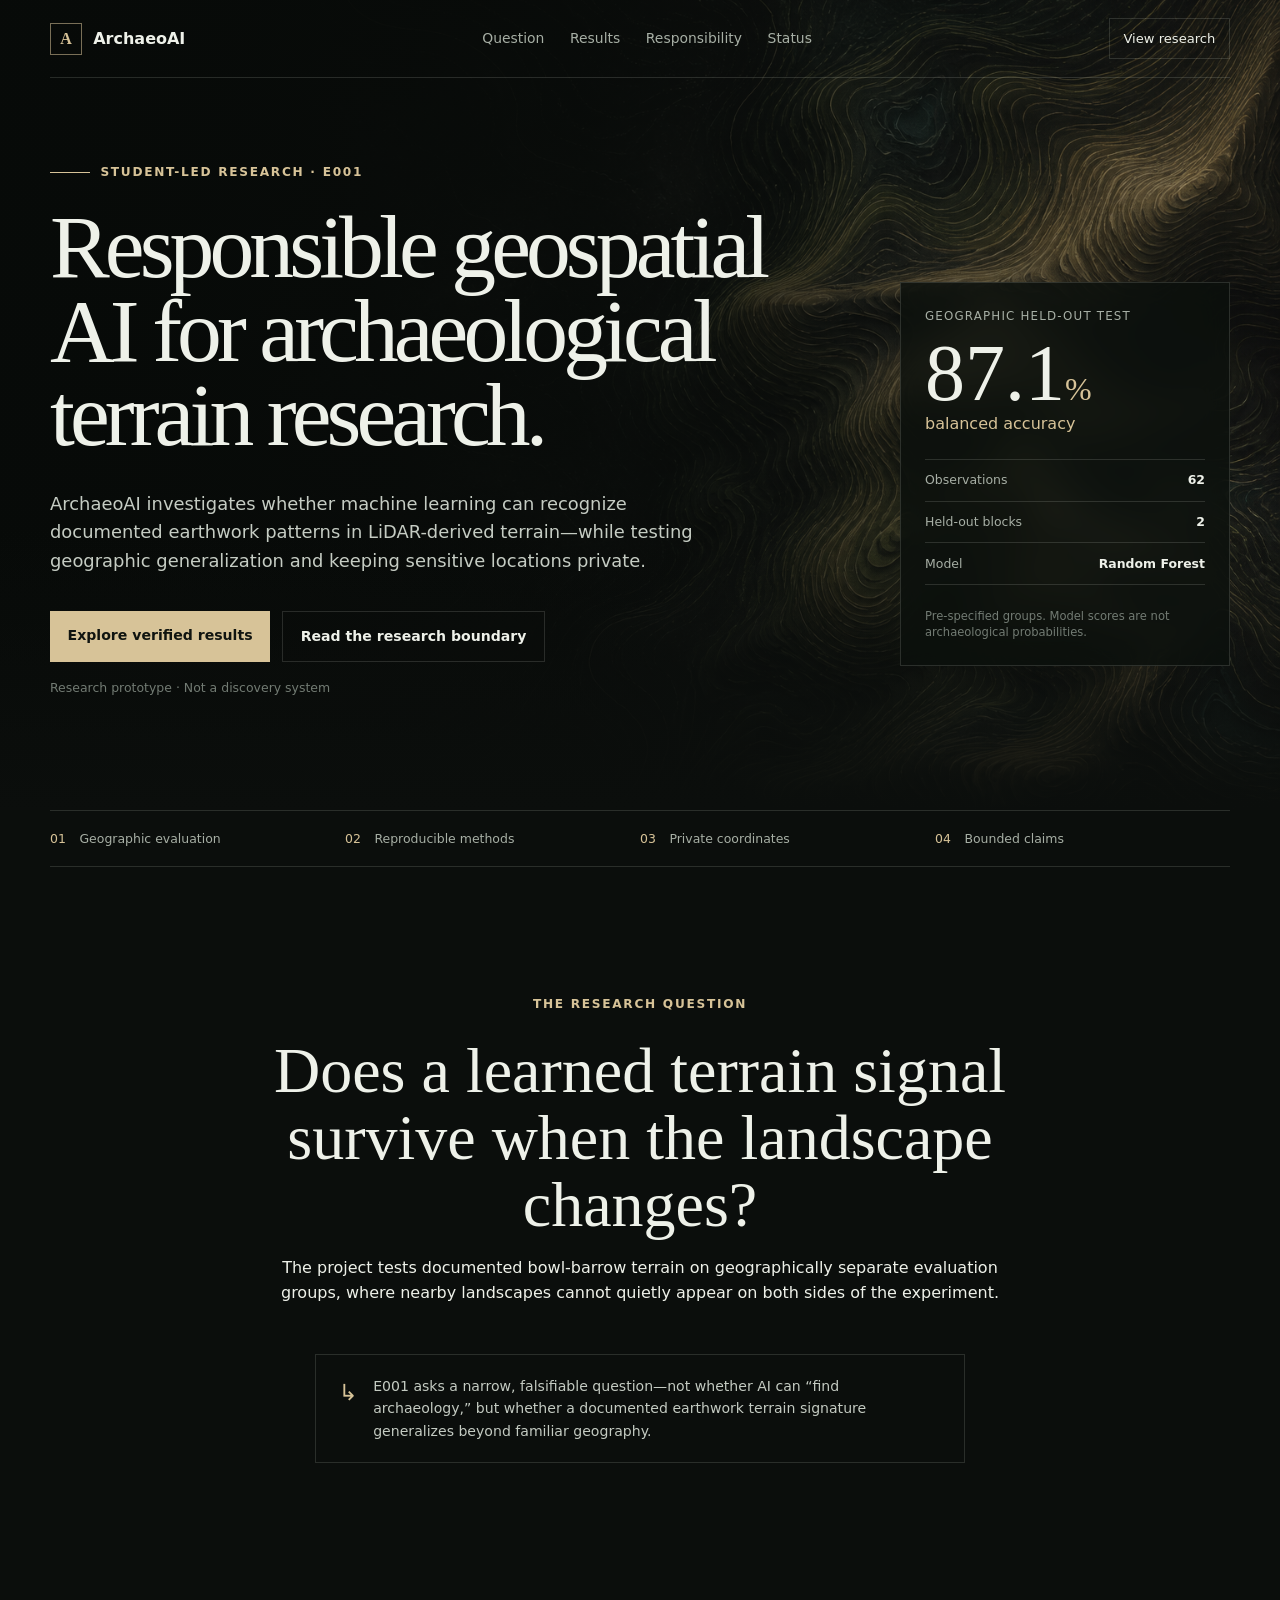
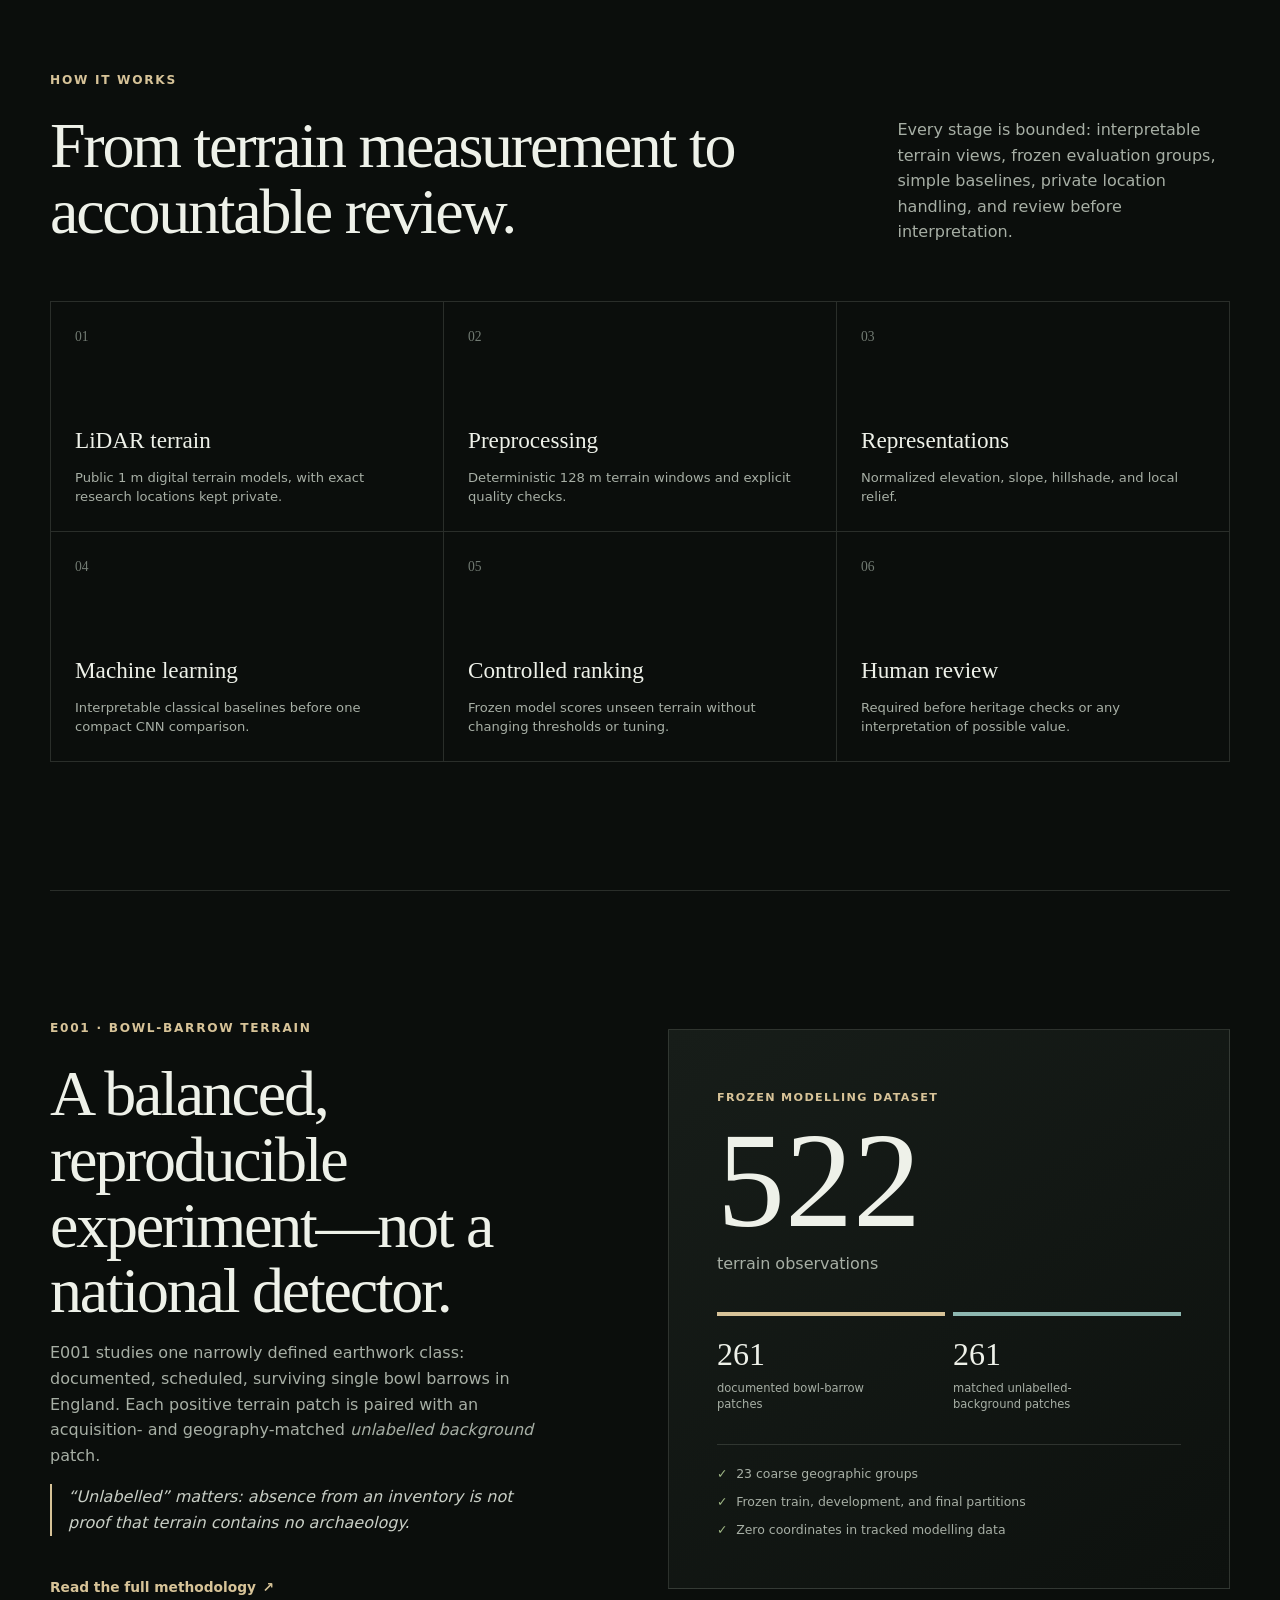
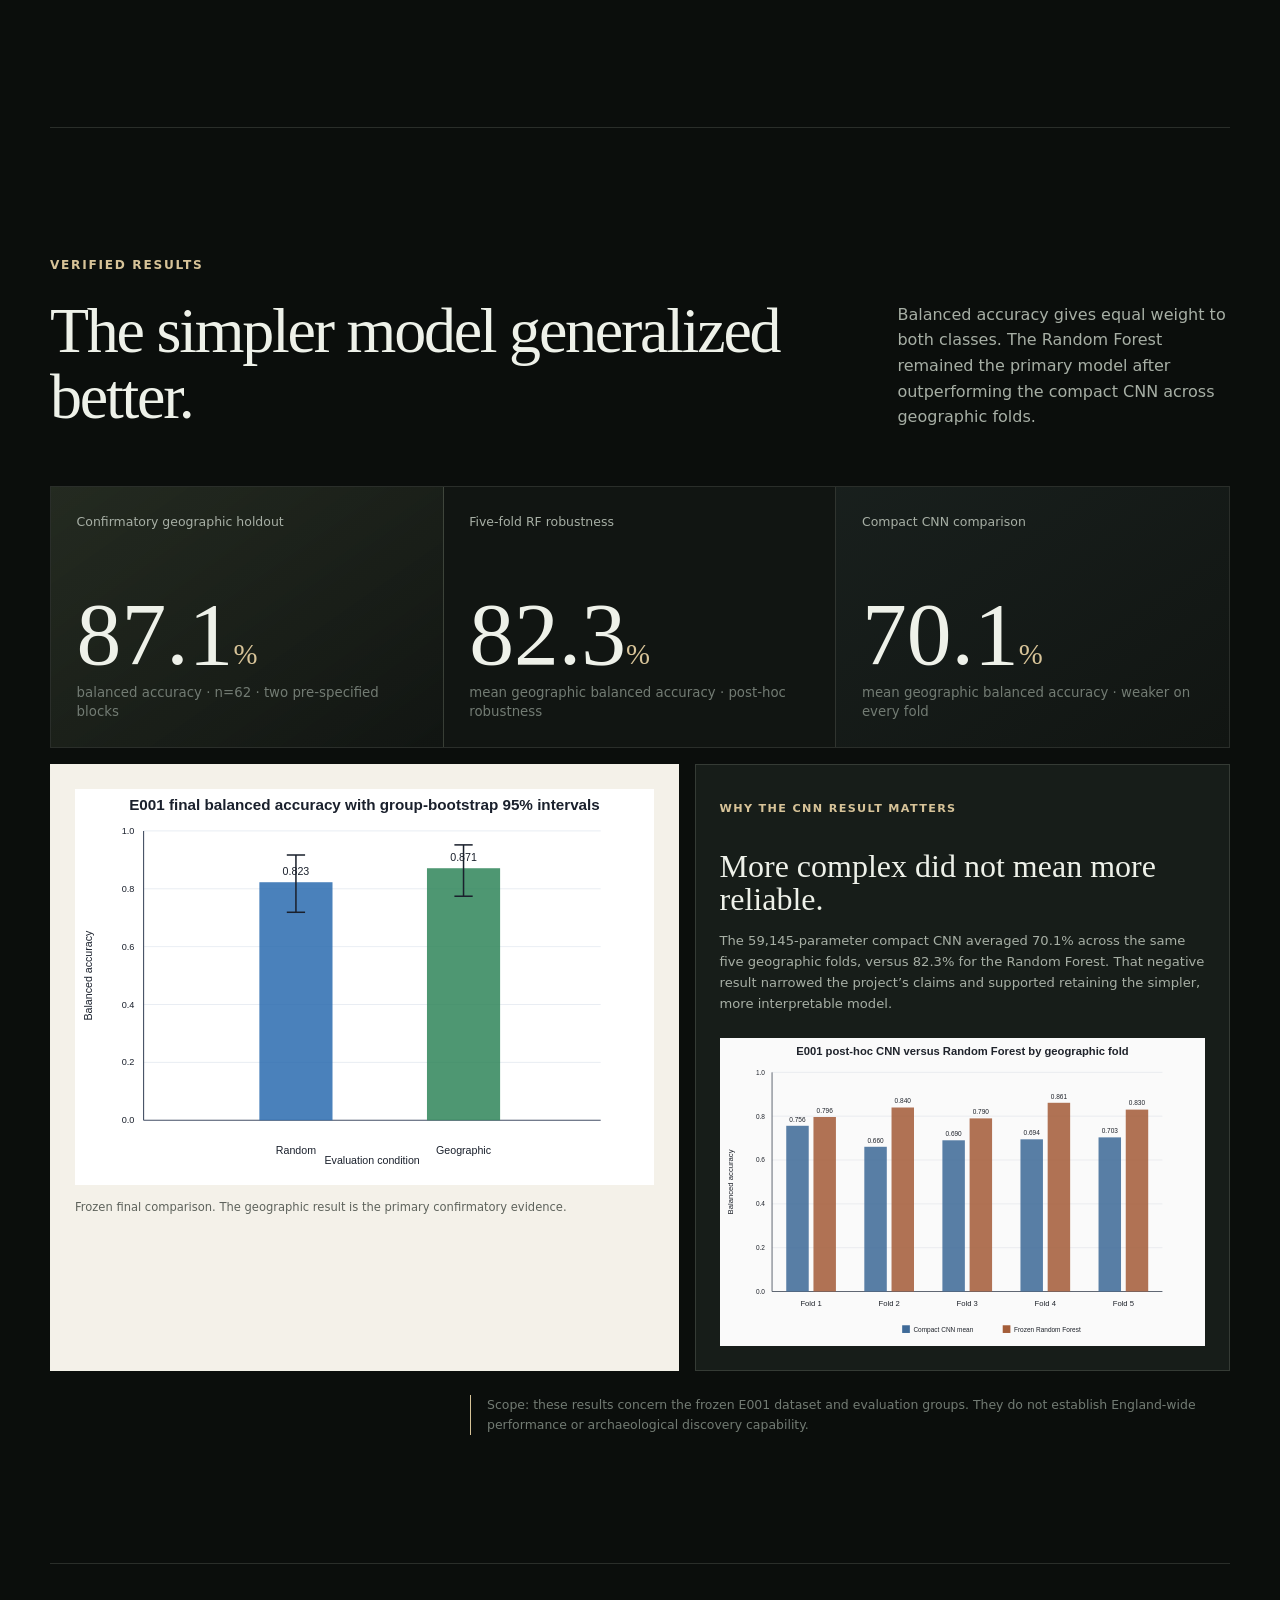
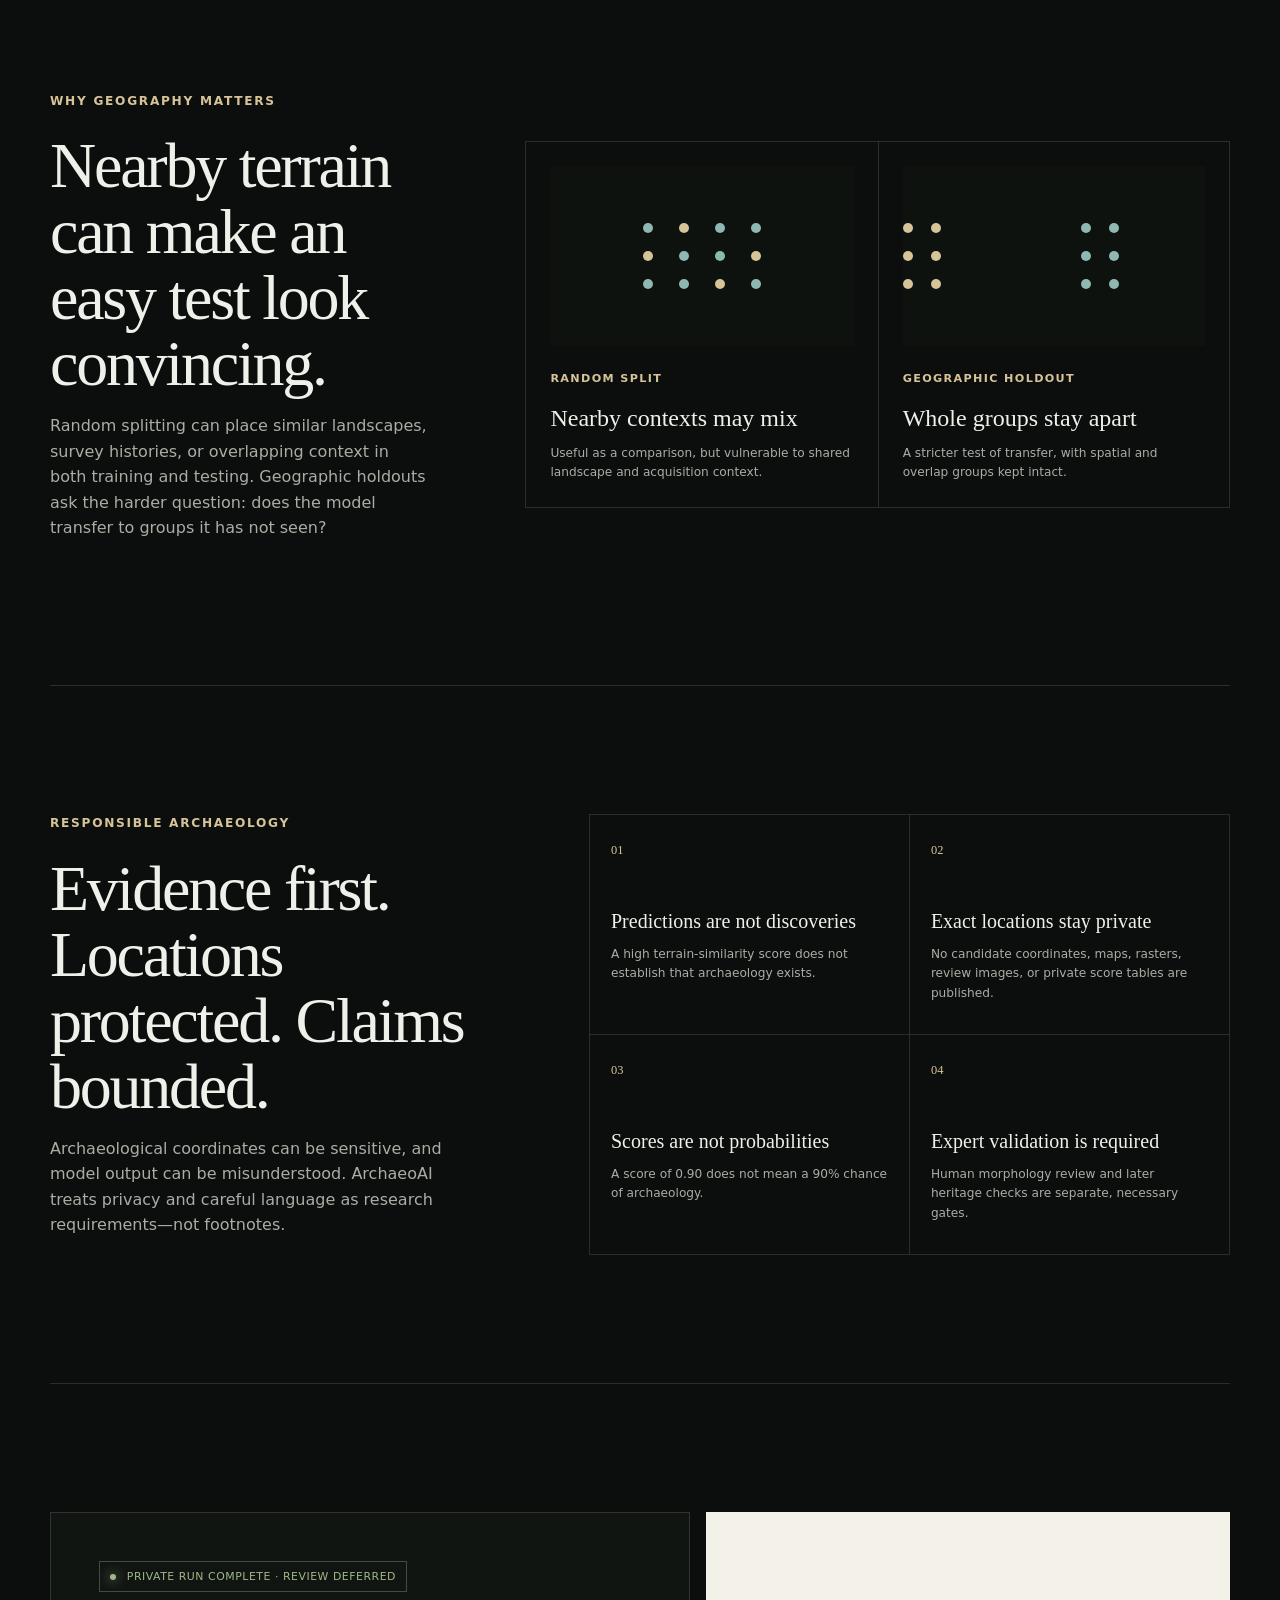
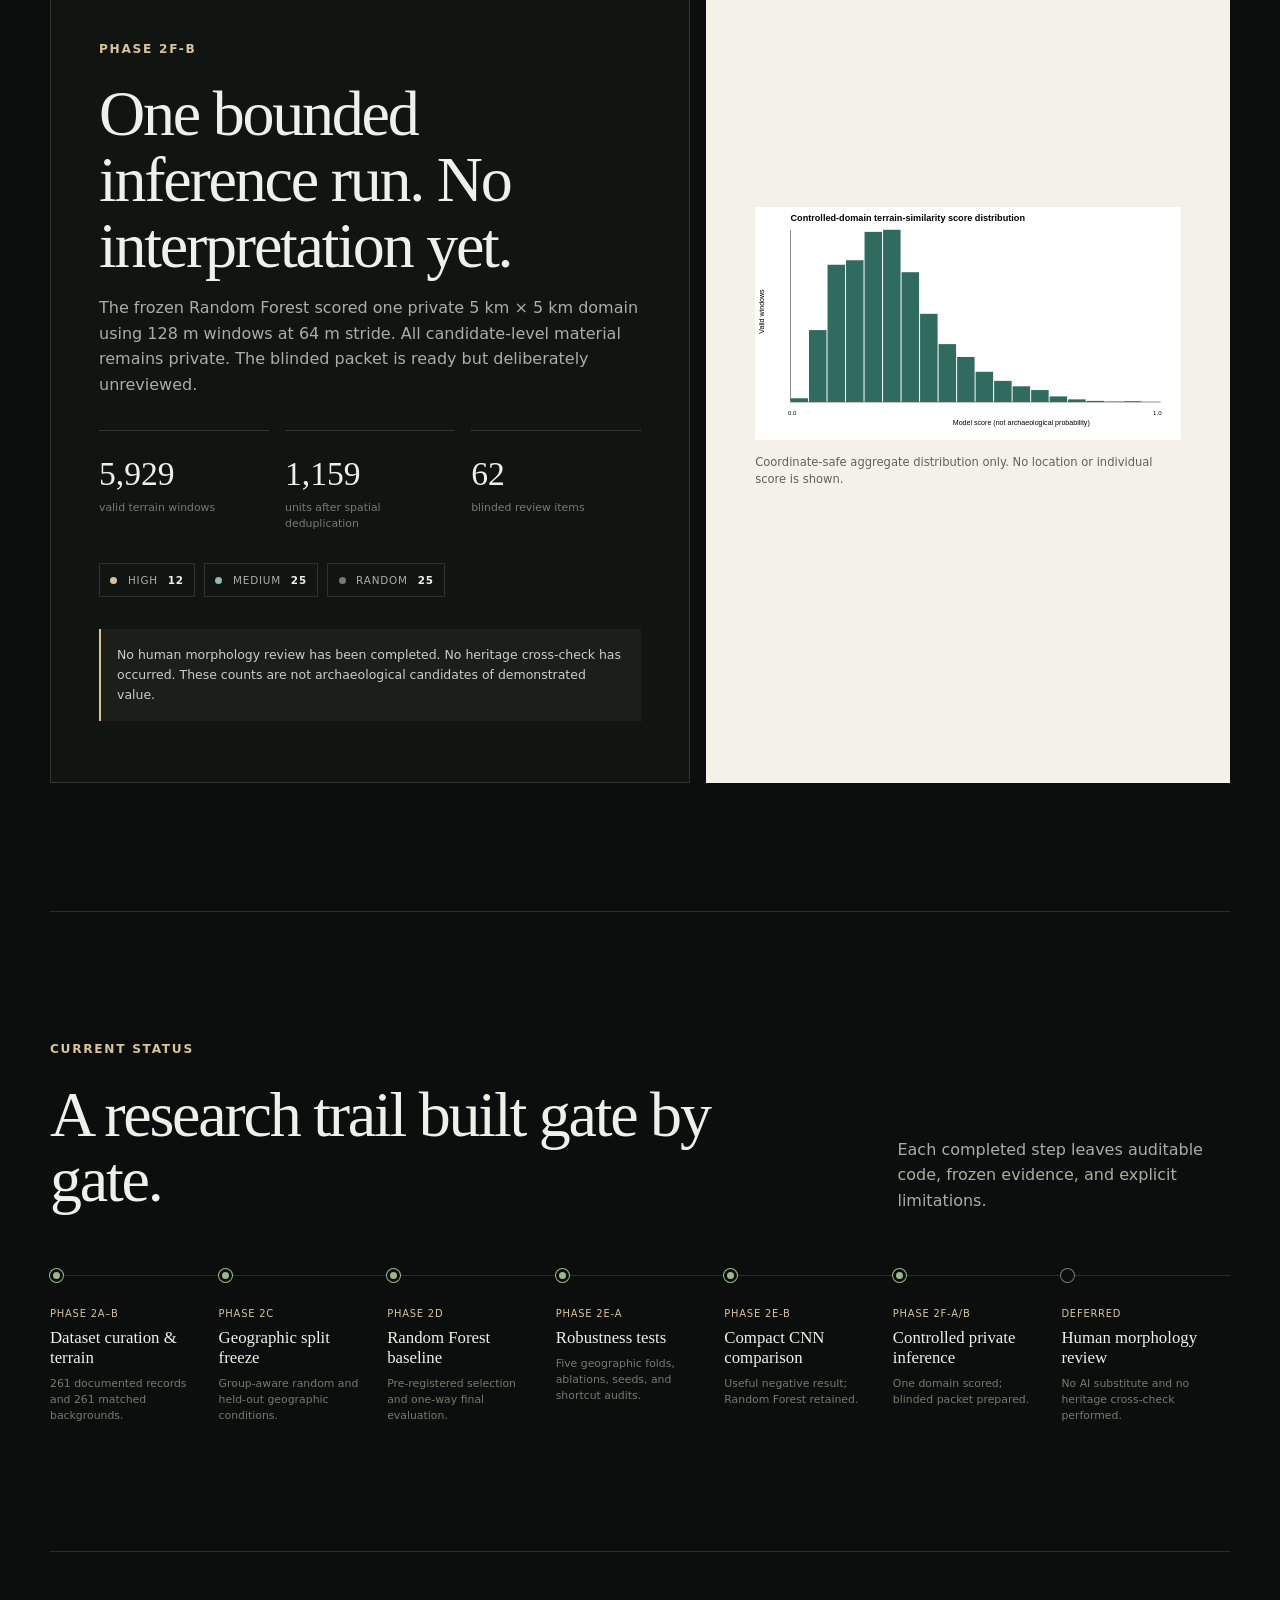
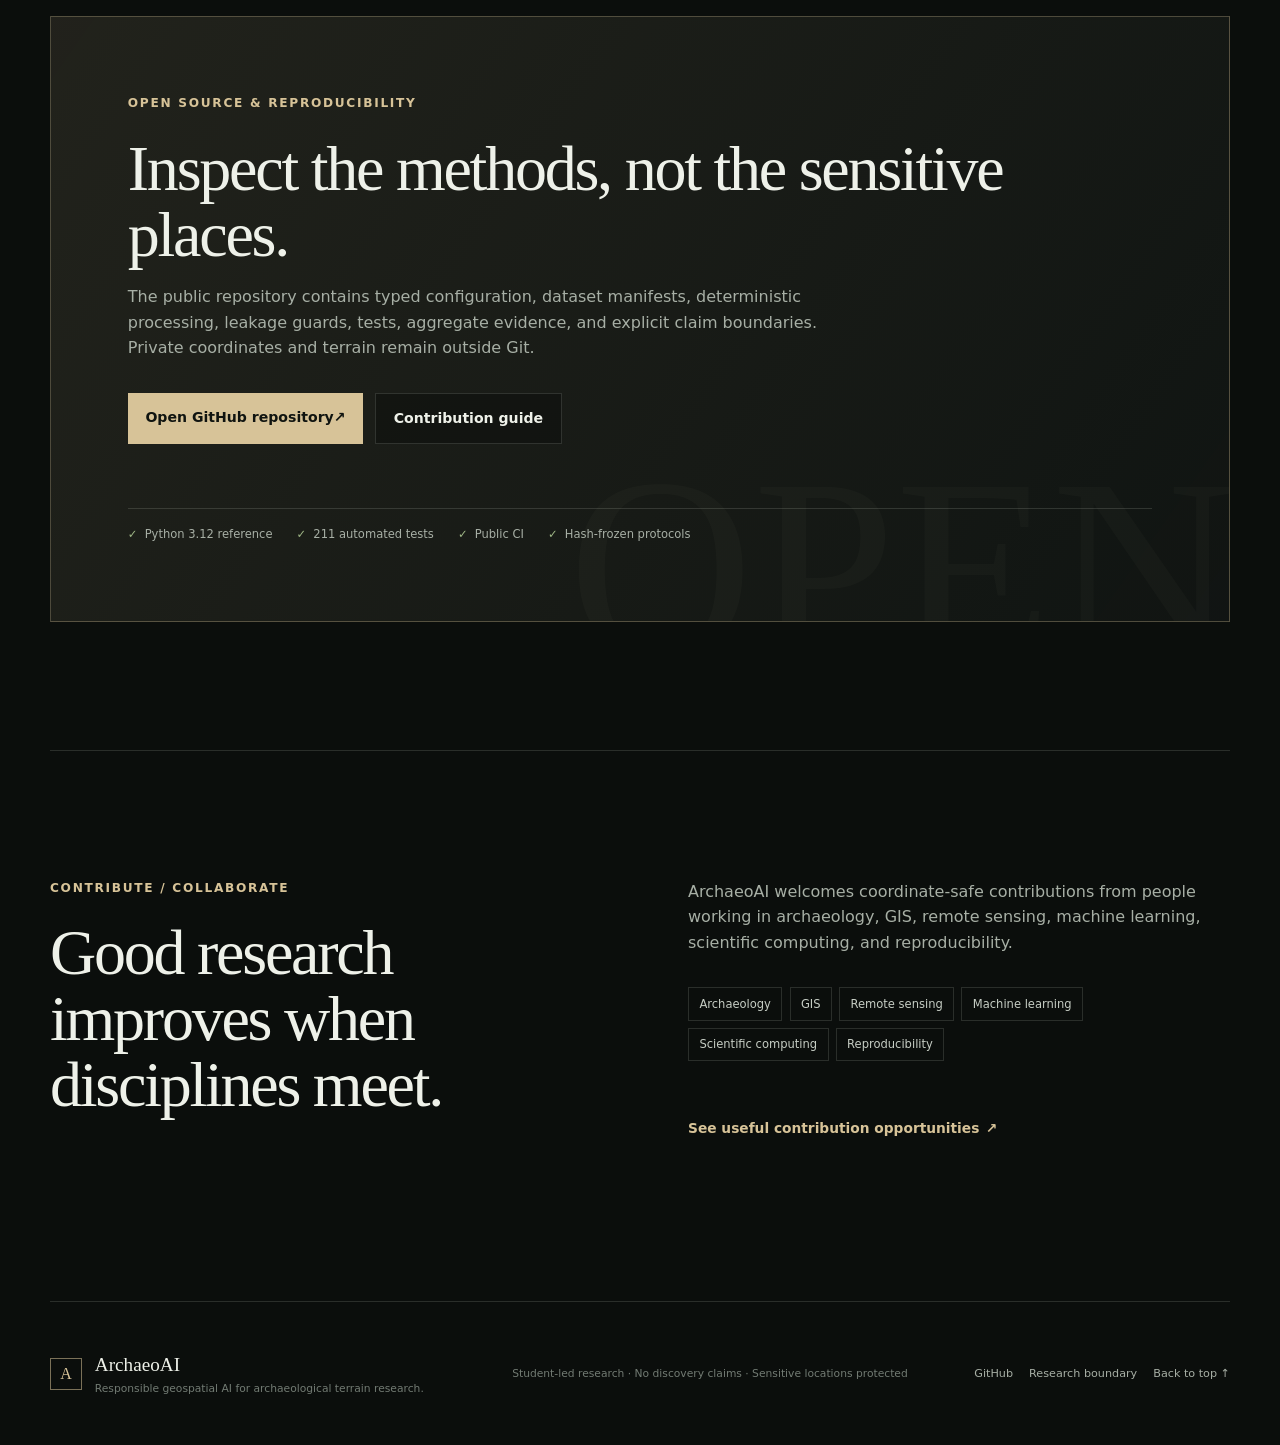
==== commit da163d2d: "docs: record Phase 3A research gate" ====
--- a/website/index.html
+++ b/website/index.html
@@ -327,7 +327,7 @@
             <a class="button button-primary" href="https://github.com/essius10/ArchaeoAI">Open GitHub repository <span aria-hidden="true">↗</span></a>
             <a class="button button-quiet" href="https://github.com/essius10/ArchaeoAI/blob/main/CONTRIBUTING.md">Contribution guide</a>
           </div>
-          <div class="repro-strip"><span>Python 3.12 reference</span><span>198 automated tests</span><span>Public CI</span><span>Hash-frozen protocols</span></div>
+          <div class="repro-strip"><span>Python 3.12 reference</span><span>211 automated tests</span><span>Public CI</span><span>Hash-frozen protocols</span></div>
         </div>
       </section>
 
